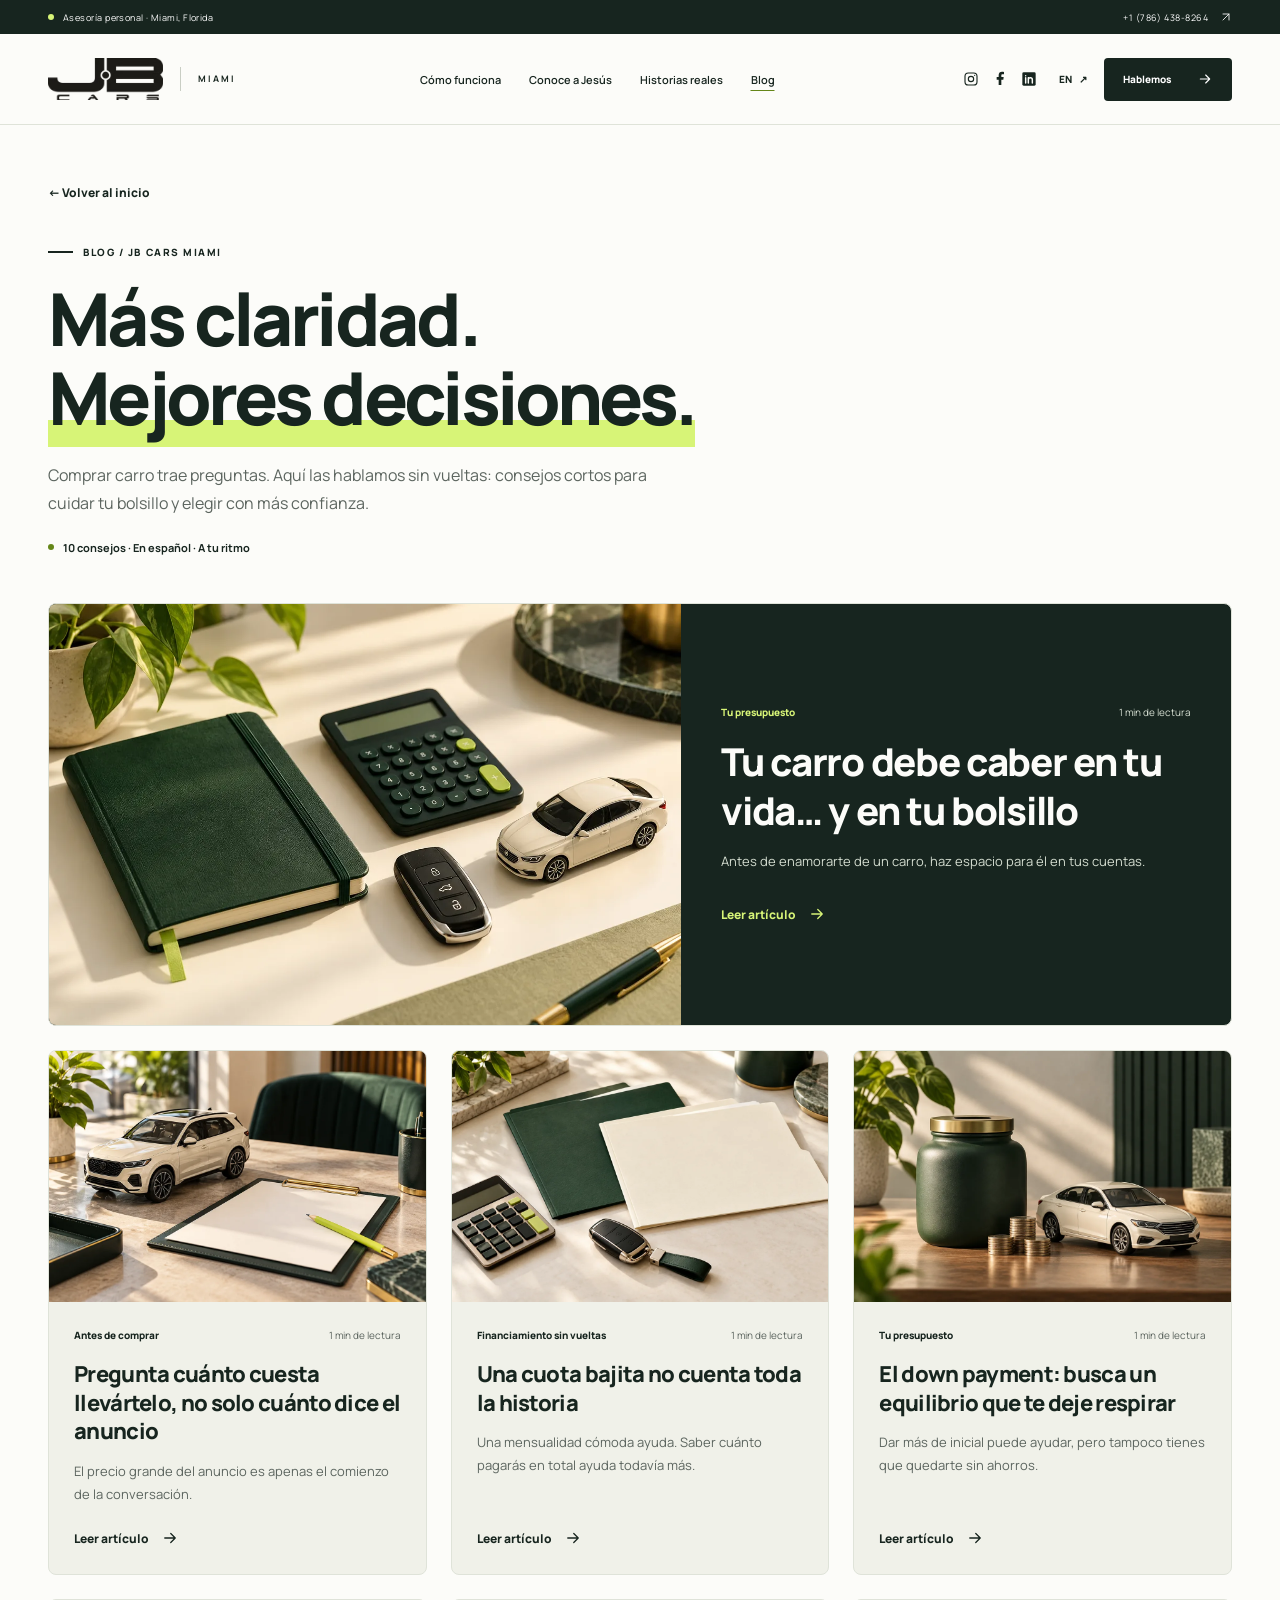
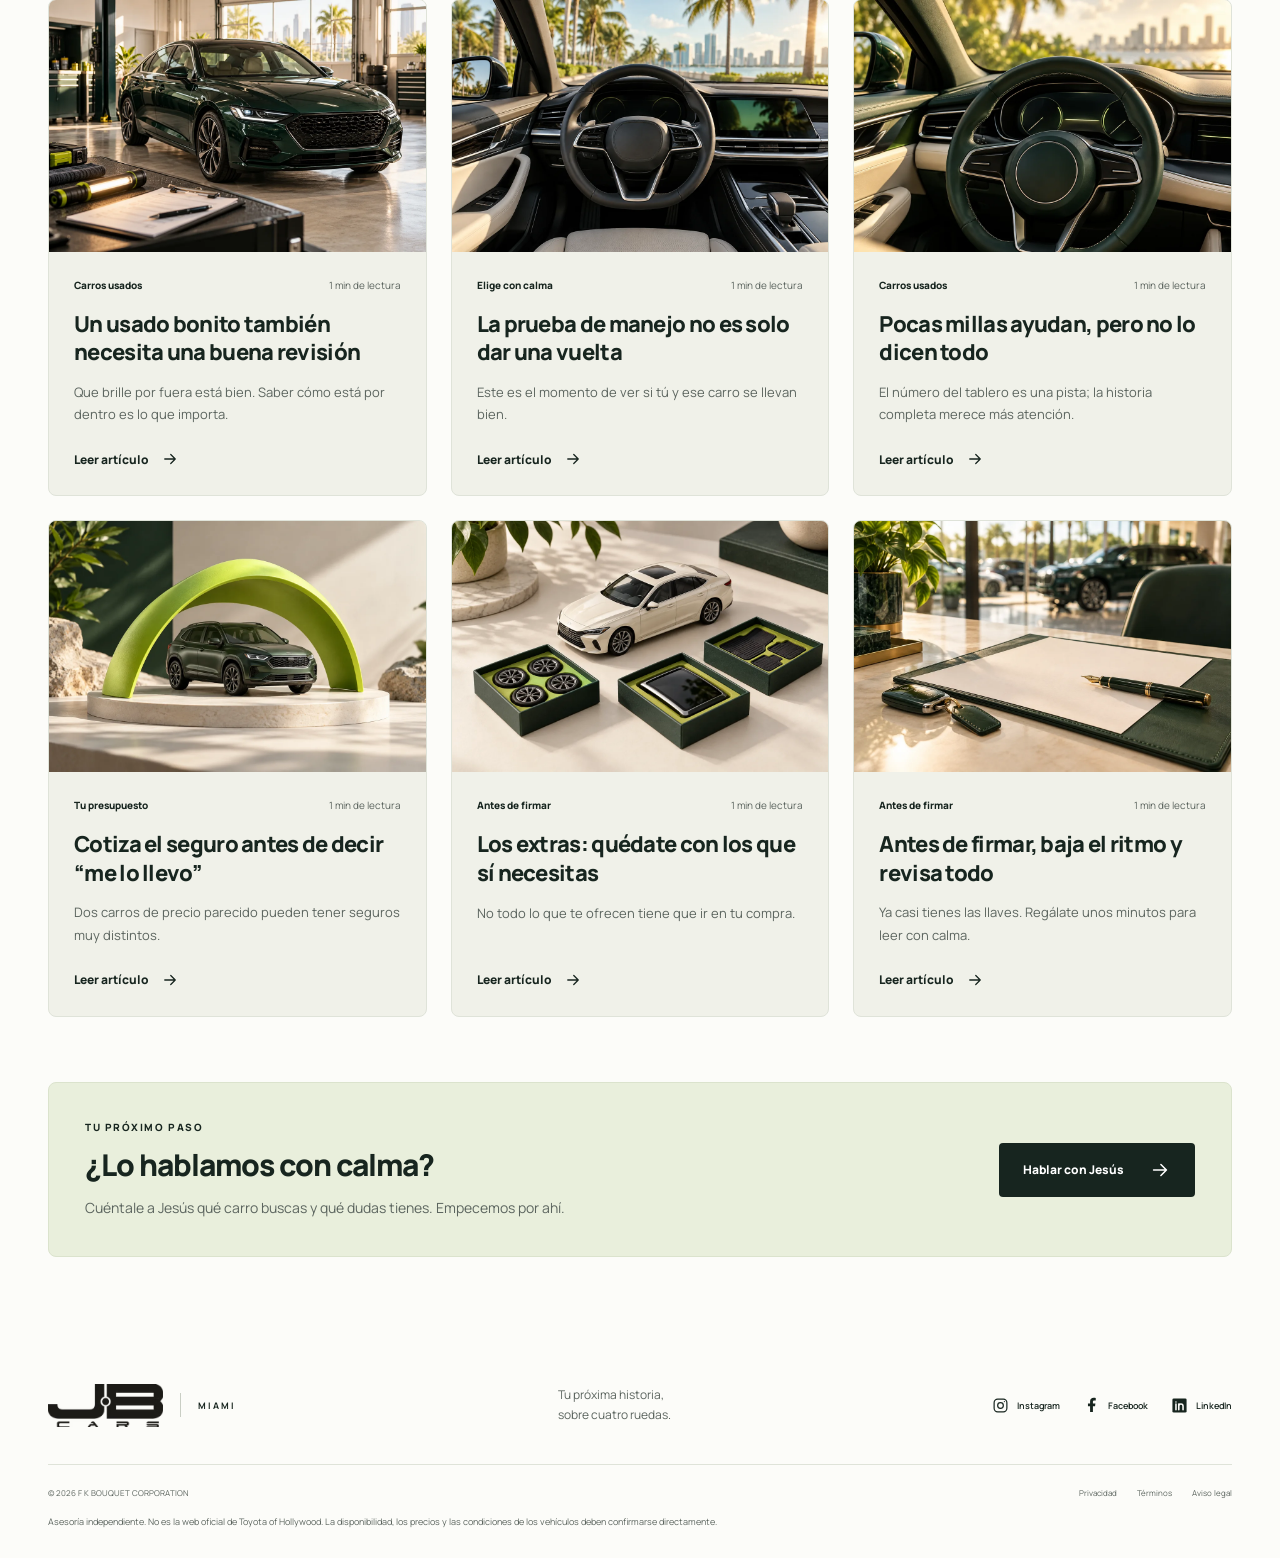
==== docs/blog/index.html @ da0a17f2 "Agregar blog con diez consejos e imágenes corporativas" ====
<!DOCTYPE html>

<html lang="es">
<head>
<meta charset="utf-8"/>
<meta content="width=device-width, initial-scale=1" name="viewport"/>
<meta content="#17251f" name="theme-color"/>
<title>Blog: consejos para comprar carro | JB Cars Miami</title>
<meta content="10 consejos cortos para comprar carro en Miami: presupuesto, financiamiento, carros usados y qué revisar antes de firmar. En español, sin vueltas." name="description"/>
<link href="https://jbcarsadvisor-svg.github.io/jbcars-miami-web/blog/" rel="canonical"/>
<meta content="website" property="og:type"/>
<meta content="es_US" property="og:locale"/>

<meta content="Blog: consejos para comprar carro" property="og:title"/>
<meta content="10 consejos cortos para comprar carro en Miami: presupuesto, financiamiento, carros usados y qué revisar antes de firmar. En español, sin vueltas." property="og:description"/>
<meta content="https://jbcarsadvisor-svg.github.io/jbcars-miami-web/blog/" property="og:url"/>
<meta content="https://jbcarsadvisor-svg.github.io/jbcars-miami-web/assets/blog/presupuesto.webp" property="og:image"/>
<meta content="summary_large_image" name="twitter:card"/>
<link href="../favicon.svg" rel="icon" type="image/svg+xml"/>
<link as="font" crossorigin="" href="../assets/manrope-800.woff2" rel="preload" type="font/woff2"/>
<link href="../styles.css?v=20261009-4" rel="stylesheet"/>

<script type="application/ld+json">{"@context": "https://schema.org", "@graph": [{"@context": "https://schema.org", "@type": "Organization", "name": "JB Cars Miami", "legalName": "F K BOUQUET CORPORATION", "url": "https://jbcarsadvisor-svg.github.io/jbcars-miami-web/", "logo": "https://jbcarsadvisor-svg.github.io/jbcars-miami-web/assets/logo.png", "telephone": "+1-786-438-8264", "email": "jbcarsadvisor@gmail.com", "sameAs": ["https://www.instagram.com/jbcarsmiami/", "https://www.facebook.com/jbcarsmiami/", "https://www.jbcarsmiami.com/", "https://www.linkedin.com/in/jesus-bouquet-meinhardt-769883a0"], "@id": "https://jbcarsadvisor-svg.github.io/jbcars-miami-web/#organization"}, {"@type": "Person", "@id": "https://jbcarsadvisor-svg.github.io/jbcars-miami-web/#jesus", "name": "Jesús F. Bouquet Meinhardt", "worksFor": {"@id": "https://jbcarsadvisor-svg.github.io/jbcars-miami-web/#organization"}, "url": "https://jbcarsadvisor-svg.github.io/jbcars-miami-web/#jesus"}, {"@type": "WebSite", "@id": "https://jbcarsadvisor-svg.github.io/jbcars-miami-web/#website", "url": "https://jbcarsadvisor-svg.github.io/jbcars-miami-web/", "name": "JB Cars Miami", "publisher": {"@id": "https://jbcarsadvisor-svg.github.io/jbcars-miami-web/#organization"}, "inLanguage": ["es", "en"]}, {"@type": "Blog", "@id": "https://jbcarsadvisor-svg.github.io/jbcars-miami-web/blog/#blog", "url": "https://jbcarsadvisor-svg.github.io/jbcars-miami-web/blog/", "name": "Blog: consejos para comprar carro", "description": "10 consejos cortos para comprar carro en Miami: presupuesto, financiamiento, carros usados y qué revisar antes de firmar. En español, sin vueltas.", "inLanguage": "es", "publisher": {"@id": "https://jbcarsadvisor-svg.github.io/jbcars-miami-web/#organization"}, "isPartOf": {"@id": "https://jbcarsadvisor-svg.github.io/jbcars-miami-web/#website"}}]}</script>
<link href="../blog.css?v=20261009-1" rel="stylesheet"/><script defer="" src="../blog.js?v=20261009-1"></script></head>
<body class="blog-page">
<svg aria-hidden="true" class="icon-library" xmlns="http://www.w3.org/2000/svg"><symbol id="arrow" viewbox="0 0 24 24"><path d="M5 12h14M13 6l6 6-6 6"></path></symbol><symbol id="diagonal" viewbox="0 0 24 24"><path d="M6 18 18 6M6 6h12v12"></path></symbol><symbol id="check" viewbox="0 0 24 24"><path d="m5 12 4 4L19 6"></path></symbol><symbol id="phone" viewbox="0 0 24 24"><path d="m7 3-3 2c-2 7 8 17 15 15l2-3-5-4-2 2-5-5 2-2-4-5Z"></path></symbol><symbol id="chat" viewbox="0 0 24 24"><path d="M21 11a9 9 0 0 1-13 8l-5 2 2-5A9 9 0 1 1 21 11Z"></path><path d="M8 10h8M8 14h5"></path></symbol><symbol id="car" viewbox="0 0 24 24"><path d="m3 10 3-6h12l3 6v9h-3v-3H6v3H3v-9Zm0 0h18M6 13h2m8 0h2"></path></symbol><symbol id="pin" viewbox="0 0 24 24"><path d="M19 9c0 6-7 12-7 12S5 15 5 9a7 7 0 1 1 14 0Z"></path><circle cx="12" cy="9" r="2"></circle></symbol><symbol id="instagram" viewbox="0 0 24 24"><rect height="18" rx="5" width="18" x="3" y="3"></rect><circle cx="12" cy="12" r="4"></circle><circle cx="17.5" cy="6.5" fill="currentColor" r=".9" stroke="none"></circle></symbol><symbol id="facebook" viewbox="0 0 24 24"><path d="M14 21v-8h3l.5-4H14V7c0-1.2.4-2 2-2h2V1.4c-.8-.2-2-.4-3-.4-3 0-5 1.8-5 5v3H7v4h3v8Z" fill="currentColor" stroke="none"></path></symbol><symbol id="linkedin" viewbox="0 0 24 24"><rect fill="currentColor" height="20" rx="2" stroke="none" width="20" x="2" y="2"></rect><path d="M7 10v8m0-11v.1M11 18v-8m0 3c0-4 6-4 6 0v5" fill="none" stroke="var(--paper)" stroke-width="2.2"></path></symbol><symbol id="whatsapp" viewbox="0 0 24 24"><path d="M21 11.5a9 9 0 0 1-13 8L3 21l1.5-5A9 9 0 1 1 21 11.5Z"></path><path d="M8 7c0 5 4 8 8 8l1-2-3-1-1 1-3-3 1-1-1-2Z" fill="currentColor" stroke-width=".8"></path></symbol></svg>
<a class="skip-link" data-i18n="skip" href="#main">Ir al contenido</a>
<div class="topline"><div class="container"><span><span class="live-dot"></span><span data-i18n="top">Asesoría personal · Miami, Florida</span></span><a href="tel:+17864388264">+1 (786) 438-8264 <svg class="icon"><use href="#diagonal"></use></svg></a></div></div>
<header class="header" id="header">
<div class="container header-inner">
<a aria-label="JB Cars Miami — Inicio" class="brand" href="../#inicio"><img alt="JB Cars Miami" height="54" src="../assets/logo.webp" width="147"/><span class="brand-divider"></span><span class="brand-city">MIAMI</span></a>
<nav aria-label="Navegación principal" class="desktop-nav"><a data-i18n="navProcess" href="../#como-funciona">Cómo funciona</a><a data-i18n="navJesus" href="../#jesus">Conoce a Jesús</a><a data-i18n="navStories" href="../#historias">Historias reales</a><a aria-current="page" data-i18n="navBlog" href="./">Blog</a></nav>
<div class="header-actions"><div class="header-social"><a aria-label="Instagram — JB Cars Miami" href="https://www.instagram.com/jbcarsmiami/" rel="noopener noreferrer" target="_blank"><svg aria-hidden="true" class="icon social-icon"><use href="#instagram"></use></svg></a><a aria-label="Facebook — JB Cars Miami" href="https://www.facebook.com/jbcarsmiami/" rel="noopener noreferrer" target="_blank"><svg aria-hidden="true" class="icon social-icon"><use href="#facebook"></use></svg></a><a aria-label="LinkedIn — JB Cars Miami" href="https://www.linkedin.com/in/jesus-bouquet-meinhardt-769883a0" rel="noopener noreferrer" target="_blank"><svg aria-hidden="true" class="icon social-icon"><use href="#linkedin"></use></svg></a></div><a aria-label="EN — Read this website in English" class="language-switch" href="../en/" hreflang="en" id="language-switch" lang="en">EN <span aria-hidden="true">↗</span></a><a class="button button-dark header-cta" href="../#contacto"><span data-i18n="talk">Hablemos</span><svg class="icon"><use href="#arrow"></use></svg></a><button aria-controls="mobile-nav" aria-expanded="false" aria-label="Abrir menú" class="menu-toggle" id="menu-toggle" type="button"><span></span><span></span></button></div>
</div>
<nav aria-label="Navegación móvil" class="mobile-nav" hidden="" id="mobile-nav"><a data-i18n="navProcess" href="../#como-funciona">Cómo funciona</a><a data-i18n="navJesus" href="../#jesus">Conoce a Jesús</a><a data-i18n="navStories" href="../#historias">Historias reales</a><a aria-current="page" data-i18n="navBlog" href="./">Blog</a><a data-i18n="talk" href="../#contacto">Hablemos</a></nav>
</header>
<main id="main"><div class="container blog-container"><section class="blog-intro"><a class="text-link blog-back" href="../">← Volver al inicio</a><div class="eyebrow"><span class="small-line"></span>BLOG / JB CARS MIAMI</div><h1>Más claridad.<br/><span>Mejores decisiones.</span></h1><p>Comprar carro trae preguntas. Aquí las hablamos sin vueltas: consejos cortos para cuidar tu bolsillo y elegir con más confianza.</p><div class="blog-intro-note"><span class="live-dot"></span>10 consejos · En español · A tu ritmo</div></section><article class="blog-card blog-card-featured">
<a aria-hidden="true" class="blog-card-image" href="presupuesto.html" tabindex="-1"><img alt="Calculadora, libreta verde y un carro en miniatura sobre un escritorio claro" fetchpriority="high" height="800" loading="eager" src="../assets/blog/presupuesto.webp" width="1200"/></a>
<div class="blog-card-copy"><div class="blog-meta"><span>Tu presupuesto</span><span>1 min de lectura</span></div>
<h2><a href="presupuesto.html">Tu carro debe caber en tu vida… y en tu bolsillo</a></h2><p>Antes de enamorarte de un carro, haz espacio para él en tus cuentas.</p>
<a aria-label="Leer: Tu carro debe caber en tu vida… y en tu bolsillo" class="text-link blog-read" href="presupuesto.html">Leer artículo <svg aria-hidden="true" class="icon"><use href="#arrow"></use></svg></a></div></article><section aria-label="Consejos para comprar carro" class="blog-grid"><article class="blog-card">
<a aria-hidden="true" class="blog-card-image" href="precio-final.html" tabindex="-1"><img alt="Carro en miniatura junto a una cotización y un lápiz verde lima" height="800" loading="lazy" src="../assets/blog/precio-final.webp" width="1200"/></a>
<div class="blog-card-copy"><div class="blog-meta"><span>Antes de comprar</span><span>1 min de lectura</span></div>
<h2><a href="precio-final.html">Pregunta cuánto cuesta llevártelo, no solo cuánto dice el anuncio</a></h2><p>El precio grande del anuncio es apenas el comienzo de la conversación.</p>
<a aria-label="Leer: Pregunta cuánto cuesta llevártelo, no solo cuánto dice el anuncio" class="text-link blog-read" href="precio-final.html">Leer artículo <svg aria-hidden="true" class="icon"><use href="#arrow"></use></svg></a></div></article><article class="blog-card">
<a aria-hidden="true" class="blog-card-image" href="financiamiento.html" tabindex="-1"><img alt="Dos carpetas de documentos, una calculadora y una llave de carro" height="800" loading="lazy" src="../assets/blog/financiamiento.webp" width="1200"/></a>
<div class="blog-card-copy"><div class="blog-meta"><span>Financiamiento sin vueltas</span><span>1 min de lectura</span></div>
<h2><a href="financiamiento.html">Una cuota bajita no cuenta toda la historia</a></h2><p>Una mensualidad cómoda ayuda. Saber cuánto pagarás en total ayuda todavía más.</p>
<a aria-label="Leer: Una cuota bajita no cuenta toda la historia" class="text-link blog-read" href="financiamiento.html">Leer artículo <svg aria-hidden="true" class="icon"><use href="#arrow"></use></svg></a></div></article><article class="blog-card">
<a aria-hidden="true" class="blog-card-image" href="down-payment.html" tabindex="-1"><img alt="Alcancía verde, monedas y un sedán en miniatura sobre una mesa clara" height="800" loading="lazy" src="../assets/blog/down-payment.webp" width="1200"/></a>
<div class="blog-card-copy"><div class="blog-meta"><span>Tu presupuesto</span><span>1 min de lectura</span></div>
<h2><a href="down-payment.html">El down payment: busca un equilibrio que te deje respirar</a></h2><p>Dar más de inicial puede ayudar, pero tampoco tienes que quedarte sin ahorros.</p>
<a aria-label="Leer: El down payment: busca un equilibrio que te deje respirar" class="text-link blog-read" href="down-payment.html">Leer artículo <svg aria-hidden="true" class="icon"><use href="#arrow"></use></svg></a></div></article><article class="blog-card">
<a aria-hidden="true" class="blog-card-image" href="carro-usado.html" tabindex="-1"><img alt="Sedán verde en un taller limpio preparado para una inspección" height="800" loading="lazy" src="../assets/blog/carro-usado.webp" width="1200"/></a>
<div class="blog-card-copy"><div class="blog-meta"><span>Carros usados</span><span>1 min de lectura</span></div>
<h2><a href="carro-usado.html">Un usado bonito también necesita una buena revisión</a></h2><p>Que brille por fuera está bien. Saber cómo está por dentro es lo que importa.</p>
<a aria-label="Leer: Un usado bonito también necesita una buena revisión" class="text-link blog-read" href="carro-usado.html">Leer artículo <svg aria-hidden="true" class="icon"><use href="#arrow"></use></svg></a></div></article><article class="blog-card">
<a aria-hidden="true" class="blog-card-image" href="prueba-manejo.html" tabindex="-1"><img alt="Volante e interior de un carro con una calle de Miami al fondo" height="800" loading="lazy" src="../assets/blog/prueba-manejo.webp" width="1200"/></a>
<div class="blog-card-copy"><div class="blog-meta"><span>Elige con calma</span><span>1 min de lectura</span></div>
<h2><a href="prueba-manejo.html">La prueba de manejo no es solo dar una vuelta</a></h2><p>Este es el momento de ver si tú y ese carro se llevan bien.</p>
<a aria-label="Leer: La prueba de manejo no es solo dar una vuelta" class="text-link blog-read" href="prueba-manejo.html">Leer artículo <svg aria-hidden="true" class="icon"><use href="#arrow"></use></svg></a></div></article><article class="blog-card">
<a aria-hidden="true" class="blog-card-image" href="millas.html" tabindex="-1"><img alt="Detalle del tablero y volante de un carro con tapicería clara" height="800" loading="lazy" src="../assets/blog/millas.webp" width="1200"/></a>
<div class="blog-card-copy"><div class="blog-meta"><span>Carros usados</span><span>1 min de lectura</span></div>
<h2><a href="millas.html">Pocas millas ayudan, pero no lo dicen todo</a></h2><p>El número del tablero es una pista; la historia completa merece más atención.</p>
<a aria-label="Leer: Pocas millas ayudan, pero no lo dicen todo" class="text-link blog-read" href="millas.html">Leer artículo <svg aria-hidden="true" class="icon"><use href="#arrow"></use></svg></a></div></article><article class="blog-card">
<a aria-hidden="true" class="blog-card-image" href="seguro.html" tabindex="-1"><img alt="Arco protector verde lima sobre un carro en miniatura verde oscuro" height="800" loading="lazy" src="../assets/blog/seguro.webp" width="1200"/></a>
<div class="blog-card-copy"><div class="blog-meta"><span>Tu presupuesto</span><span>1 min de lectura</span></div>
<h2><a href="seguro.html">Cotiza el seguro antes de decir “me lo llevo”</a></h2><p>Dos carros de precio parecido pueden tener seguros muy distintos.</p>
<a aria-label="Leer: Cotiza el seguro antes de decir “me lo llevo”" class="text-link blog-read" href="seguro.html">Leer artículo <svg aria-hidden="true" class="icon"><use href="#arrow"></use></svg></a></div></article><article class="blog-card">
<a aria-hidden="true" class="blog-card-image" href="extras.html" tabindex="-1"><img alt="Carro claro en miniatura junto a tres cajas de accesorios verdes" height="800" loading="lazy" src="../assets/blog/extras.webp" width="1200"/></a>
<div class="blog-card-copy"><div class="blog-meta"><span>Antes de firmar</span><span>1 min de lectura</span></div>
<h2><a href="extras.html">Los extras: quédate con los que sí necesitas</a></h2><p>No todo lo que te ofrecen tiene que ir en tu compra.</p>
<a aria-label="Leer: Los extras: quédate con los que sí necesitas" class="text-link blog-read" href="extras.html">Leer artículo <svg aria-hidden="true" class="icon"><use href="#arrow"></use></svg></a></div></article><article class="blog-card">
<a aria-hidden="true" class="blog-card-image" href="antes-firmar.html" tabindex="-1"><img alt="Pluma, contrato y llave de carro sobre un escritorio color crema" height="800" loading="lazy" src="../assets/blog/antes-firmar.webp" width="1200"/></a>
<div class="blog-card-copy"><div class="blog-meta"><span>Antes de firmar</span><span>1 min de lectura</span></div>
<h2><a href="antes-firmar.html">Antes de firmar, baja el ritmo y revisa todo</a></h2><p>Ya casi tienes las llaves. Regálate unos minutos para leer con calma.</p>
<a aria-label="Leer: Antes de firmar, baja el ritmo y revisa todo" class="text-link blog-read" href="antes-firmar.html">Leer artículo <svg aria-hidden="true" class="icon"><use href="#arrow"></use></svg></a></div></article></section><aside class="blog-cta"><div><span class="eyebrow">TU PRÓXIMO PASO</span><h2>¿Lo hablamos con calma?</h2><p>Cuéntale a Jesús qué carro buscas y qué dudas tienes. Empecemos por ahí.</p></div><a class="button button-dark" href="../#contacto">Hablar con Jesús <svg aria-hidden="true" class="icon"><use href="#arrow"></use></svg></a></aside></div></main>
<footer class="footer"><div class="container"><div class="footer-main"><a aria-label="JB Cars Miami — Inicio" class="brand" href="../#inicio"><img alt="JB Cars Miami" height="54" src="../assets/logo.webp" width="147"/><span class="brand-divider"></span><span class="brand-city">MIAMI</span></a><p data-i18n="footerDesc">Tu próxima historia,<br/>sobre cuatro ruedas.</p><div class="footer-social"><a href="https://www.instagram.com/jbcarsmiami/" rel="noopener noreferrer" target="_blank"><svg aria-hidden="true" class="icon social-icon"><use href="#instagram"></use></svg><span>Instagram</span></a><a href="https://www.facebook.com/jbcarsmiami/" rel="noopener noreferrer" target="_blank"><svg aria-hidden="true" class="icon social-icon"><use href="#facebook"></use></svg><span>Facebook</span></a><a href="https://www.linkedin.com/in/jesus-bouquet-meinhardt-769883a0" rel="noopener noreferrer" target="_blank"><svg aria-hidden="true" class="icon social-icon"><use href="#linkedin"></use></svg><span>LinkedIn</span></a></div></div><div class="footer-bottom"><span>© <span id="year">2026</span> F K BOUQUET CORPORATION</span><div><a data-i18n="privacy" href="https://www.jbcarsmiami.com/blank" rel="noopener noreferrer" target="_blank">Privacidad</a><a data-i18n="terms" href="https://www.jbcarsmiami.com/blank-1" rel="noopener noreferrer" target="_blank">Términos</a><a data-i18n="disclaimer" href="https://www.jbcarsmiami.com/blank-2" rel="noopener noreferrer" target="_blank">Aviso legal</a></div></div><p class="footer-disclaimer" data-i18n="independent">Asesoría independiente. No es la web oficial de Toyota of Hollywood. La disponibilidad, los precios y las condiciones de los vehículos deben confirmarse directamente.</p></div></footer>
<div class="mobile-contact"><a href="tel:+17864388264"><svg class="icon"><use href="#phone"></use></svg><span data-i18n="call">Llamar</span></a><a href="../#contacto"><span data-i18n="find">Encontrar mi carro</span><svg class="icon"><use href="#arrow"></use></svg></a></div>
<div aria-live="polite" class="sr-only" id="status" role="status"></div>
</body>
</html>
---- docs/styles.css ----
@font-face{font-family:Manrope;src:url('assets/manrope-400.woff2') format('woff2');font-weight:400;font-display:swap}@font-face{font-family:Manrope;src:url('assets/manrope-500.woff2') format('woff2');font-weight:500;font-display:swap}@font-face{font-family:Manrope;src:url('assets/manrope-600.woff2') format('woff2');font-weight:600;font-display:swap}@font-face{font-family:Manrope;src:url('assets/manrope-700.woff2') format('woff2');font-weight:700;font-display:swap}@font-face{font-family:Manrope;src:url('assets/manrope-800.woff2') format('woff2');font-weight:800;font-display:swap}
:root{--ink:#17251f;--muted:#5c655f;--paper:#fcfcf9;--cream:#f0f1e9;--lime:#d7f477;--line:#dfe3d9;--radius:8px}*{box-sizing:border-box}html{scroll-behavior:smooth;scroll-padding-top:112px}body{margin:0;background:var(--paper);color:var(--ink);font-family:Manrope,Arial,sans-serif;-webkit-font-smoothing:antialiased}button,input,select,textarea{font:inherit}button,a,input,select,textarea{-webkit-tap-highlight-color:transparent}button{cursor:pointer}a{color:inherit;text-decoration:none}img{display:block;max-width:100%;height:auto}svg{display:block}h1,h2,h3,p{margin:0}h2{font-size:clamp(32px,3.4vw,50px);font-weight:800;letter-spacing:-2px;line-height:1.13}h3{font-size:20px;font-weight:800;letter-spacing:-.65px;line-height:1.35}p{line-height:1.75}.container{width:min(1240px,calc(100% - 96px));margin-inline:auto}.section{padding-block:96px}.icon{width:22px;height:22px;flex-shrink:0;fill:none;stroke:currentColor;stroke-width:1.7;stroke-linecap:round;stroke-linejoin:round}.icon-library{position:absolute;width:0;height:0;overflow:hidden}.eyebrow{display:flex;align-items:center;gap:10px;font-size:10px;font-weight:800;letter-spacing:1.55px;line-height:1.6}.small-line{width:25px;height:2px;background:var(--ink)}.live-dot{display:inline-block;width:6px;height:6px;background:var(--lime);border-radius:50%;flex-shrink:0}.button{min-height:54px;display:inline-flex;align-items:center;justify-content:center;gap:25px;padding:16px 24px;border:0;border-radius:4px;font-size:12px;font-weight:800;transition:background .2s,transform .2s,box-shadow .2s}.button-dark{color:white;background:var(--ink)}.button-dark:hover{background:#314f3e;box-shadow:0 6px 20px #17251f18;transform:translateY(-2px)}.text-link{display:inline-flex;align-items:center;gap:12px;font-size:12px;font-weight:800;border:0;background:none;padding:0}.text-link:hover{color:#4b6523}.text-link .icon{width:18px;height:18px}.skip-link{position:fixed;top:8px;left:8px;background:var(--lime);padding:14px;z-index:100;transform:translateY(-200%)}.skip-link:focus{transform:none}:focus-visible{outline:3px solid #648618;outline-offset:5px}.topline{height:34px;background:var(--ink);color:white;font-size:9px;letter-spacing:.45px}.topline .container{height:100%;display:flex;justify-content:space-between;align-items:center}.topline span{display:inline-flex;align-items:center;gap:9px}.topline a{display:flex;align-items:center;gap:12px}.topline .icon{width:12px;height:12px}.header{position:sticky;top:0;z-index:40;background:#fcfcf9f7;border-bottom:1px solid var(--line);backdrop-filter:blur(15px)}.header-inner{min-height:90px;display:flex;align-items:center;justify-content:space-between;gap:25px}.brand{display:flex;align-items:center;gap:17px;flex-shrink:0}.brand img{width:115px;height:auto}.brand-divider{height:24px;width:1px;background:#c9cec4}.brand-city{font-size:9px;font-weight:700;letter-spacing:2px}.desktop-nav{display:flex;gap:28px;font-size:11px;font-weight:600}.desktop-nav a:hover{text-decoration:underline;text-underline-offset:6px}.header-actions{display:flex;align-items:center;gap:24px}.language-switch{font-size:10px;font-weight:800;border:0;background:none;padding:10px 0}.language-switch span{padding-left:5px}.header-cta{min-height:43px;padding:12px 19px;gap:26px;font-size:10px}.header-cta .icon{width:16px;height:16px}.menu-toggle,.mobile-nav{display:none}.hero{display:grid;grid-template-columns:1fr 1fr;gap:64px;padding-block:60px 64px;align-items:center}.hero-copy{padding-block:14px}.hero h1{margin-top:25px;font-size:clamp(56px,6.1vw,85px);font-weight:800;letter-spacing:-5.4px;line-height:1.04}.hero-accent{position:relative;display:inline-block;z-index:1}.hero-accent:after{content:'';position:absolute;bottom:5px;left:-4px;right:-8px;height:22%;z-index:-1;background:var(--lime);transform:rotate(-1.3deg)}.hero-description{font-size:13px;max-width:360px;color:var(--muted);margin-top:28px;line-height:1.85}.hero-buttons{display:flex;align-items:center;gap:24px;margin-top:31px}.hero-footnote{display:flex;align-items:center;gap:8px;font-size:9px;color:var(--muted);margin-top:23px}.check-circle{display:grid;place-items:center;width:17px;height:17px;background:#e9eee1;border-radius:50%}.check-circle .icon{width:11px;height:11px}.hero-visual{position:relative;min-width:0}.hero-photo{height:530px;width:100%;object-fit:cover;object-position:40% center;border-radius:7px;background:#cbd1cc}.photo-label{position:absolute;top:21px;left:22px;right:22px;z-index:2;display:flex;align-items:center;gap:8px;font-size:8px;letter-spacing:1.3px;color:white;text-shadow:0 1px 5px #000}.photo-label>span:last-child{margin-left:auto}.hero-visual:before{content:'';position:absolute;inset:0 0 24px;border-radius:7px;background:linear-gradient(0deg,#0c191bcc,transparent 48%);pointer-events:none}.hero-name{position:absolute;left:27px;bottom:53px;display:flex;flex-direction:column;color:white;gap:7px}.hero-name>span:first-child{font-size:8px;letter-spacing:2px;color:#e1e8dd}.hero-name strong{font-size:30px;letter-spacing:-1.4px}.hero-name>span:last-child{font-size:10px;color:#e1e8dd}.hero-sticker{position:absolute;right:-20px;bottom:133px;display:flex;align-items:center;gap:13px;background:var(--lime);padding:17px 20px;border-radius:5px;transform:rotate(-5deg);box-shadow:0 8px 30px #0002;font-size:12px;font-weight:800;line-height:1.5}.hero-sticker .icon{width:25px;height:25px}.sticker-arrow{font-size:26px;margin-left:4px}.image-caption{display:flex;justify-content:space-between;padding-top:12px;font-size:7px;letter-spacing:1.35px;font-weight:700;color:var(--muted)}.trust-strip{border-top:1px solid var(--line);border-bottom:1px solid var(--line);background:var(--cream)}.trust-strip .container{display:grid;grid-template-columns:repeat(4,1fr);padding-block:25px}.trust-strip .container>div{display:flex;gap:10px;align-items:center;justify-content:center;border-right:1px solid #d1d7c9;font-size:10px;font-weight:700}.trust-strip .container>div:first-child{justify-content:flex-start}.trust-strip .container>div:last-child{border:0;justify-content:flex-end}.trust-strip .icon{width:18px;height:18px}.language-mark{font-size:9px;border:1px solid #a0ab91;padding:3px 5px}.section-heading{display:flex;align-items:flex-end;justify-content:space-between;gap:60px;margin-bottom:38px}.section-heading h2{margin-top:16px}.section-heading>p{max-width:315px;color:var(--muted);font-size:12px;line-height:1.9}.vehicle-grid{display:grid;grid-template-columns:repeat(3,1fr);gap:17px}.vehicle-card{text-align:left;background:#f2f3ed;border:1px solid #e8ebe0;border-radius:6px;padding:25px 24px 24px;color:var(--ink);transition:background .2s,transform .25s,border-color .2s}.vehicle-card:hover{background:#e9f2d8;border-color:#a5be75;transform:translateY(-5px)}.card-index{font-size:8px;font-weight:700;letter-spacing:1.4px}.car-drawing{padding-block:16px 24px}.car-drawing svg{width:100%;height:auto}.car-body{fill:#c4cec5;stroke:#6d8174;stroke-width:1.7;stroke-linejoin:round}.car-glass{fill:#516359;stroke:#516359}.car-wheel{fill:#263a2f}.car-rim{fill:#c5d0c7;stroke:#657b6d;stroke-width:3}.car-detail{fill:none;stroke:#f6f7f0;stroke-width:2}.car-shadow{fill:#dbe0d5}.vehicle-bottom{display:flex;align-items:center;justify-content:space-between;gap:8px}.vehicle-bottom h3{font-size:17px}.vehicle-bottom p{font-size:9px;color:var(--muted);margin-top:8px}.round-arrow{width:34px;height:34px;border-radius:50%;background:white;display:grid;place-items:center}.round-arrow .icon{width:17px;height:17px}.section-note{font-size:9px;color:var(--muted);margin-top:19px}.process-section{background:var(--ink);color:white}.process-section .eyebrow{color:var(--lime)}.process-section .text-link:hover{color:var(--lime)}.process-grid{display:grid;grid-template-columns:repeat(3,1fr);gap:48px;margin-top:50px}.process-grid article{border-top:1px solid #536256;padding-top:25px;position:relative}.step-number{display:block;color:var(--lime);font-size:12px;font-weight:700;margin-bottom:32px}.process-grid p{font-size:12px;line-height:1.9;color:#c0c9bf;margin-top:15px;max-width:300px}.process-grid h3{font-size:19px}.about{display:grid;grid-template-columns:1fr 1fr;gap:88px;align-items:center}.about-visual{position:relative}.about-visual>img{height:445px;object-fit:cover;object-position:61% center;border-radius:6px}.about-quote{position:absolute;left:24px;right:24px;bottom:45px;background:var(--cream);padding:20px 24px;display:flex;align-items:center;gap:20px;border-radius:3px}.about-quote>span{font-family:Georgia,serif;font-size:60px;color:#6b842d;height:50px}.about-quote p{font-size:17px;font-weight:800;line-height:1.5;letter-spacing:-.5px}.about-copy h2{margin-top:17px;margin-bottom:25px}.about-copy .about-intro{font-size:15px;line-height:1.85;color:var(--ink);font-weight:600}.about-copy>p{font-size:12px;color:var(--muted);margin-top:18px;line-height:1.95}.signature{display:flex;flex-direction:column;font-family:Georgia,serif;font-style:italic;font-size:30px;letter-spacing:-1.3px;margin-block:29px}.signature span{font-family:Manrope,Arial,sans-serif;font-style:normal;font-size:7px;font-weight:800;letter-spacing:2px;margin-top:8px}.press-section{border-top:1px solid var(--line);padding-block:29px 42px}.press-intro{display:flex;justify-content:space-between;align-items:center}.press-intro>span:last-child{font-size:9px;color:var(--muted)}.press-logos{display:grid;grid-template-columns:repeat(4,1fr);align-items:center;margin-top:20px;gap:40px}.press-logos a{display:flex;align-items:center;justify-content:center;height:74px;border-radius:4px}.press-logos img{max-height:65px;width:130px;object-fit:contain;filter:grayscale(1);opacity:.72;transition:filter .2s,opacity .2s}.press-logos a:hover img{filter:none;opacity:1}.stories-section{background:var(--cream);border-top:1px solid var(--line)}.stories-grid{display:grid;grid-template-columns:.9fr 1fr 1fr;gap:18px}.story-card{border-radius:5px;overflow:hidden;min-width:0}.story-feature{position:relative;background:#ddd}.story-feature>img{width:100%;height:325px;object-fit:cover;object-position:center 36%}.story-feature:after{content:'';position:absolute;inset:60% 0 0;background:linear-gradient(transparent,#17251fc4);pointer-events:none}.story-photo-caption{position:absolute;bottom:18px;left:20px;right:18px;display:flex;align-items:center;justify-content:space-between;color:white;z-index:2;font-size:8px;letter-spacing:1.4px;font-weight:800}.story-photo-caption a{padding:6px}.testimonial{background:var(--paper);padding:27px;display:flex;flex-direction:column}.quote-mark{font-family:Georgia,serif;font-size:64px;line-height:.8;color:#879d47;display:block;height:48px}.testimonial blockquote{font-size:14px;line-height:1.95;font-weight:600;margin:8px 0 25px;letter-spacing:-.25px}.testimonial-person{display:flex;align-items:center;gap:12px;margin-top:auto}.avatar{display:grid;place-items:center;width:36px;height:36px;flex-shrink:0;border-radius:50%;background:#eaf0df;font-size:10px;font-weight:800}.testimonial-person>div{display:flex;flex-direction:column;gap:5px}.testimonial-person strong{font-size:10px}.testimonial-person>div>span{font-size:7px;color:var(--muted)}.testimonial-note{font-size:7px;color:var(--muted);margin-top:17px;line-height:1.6}.stories-source{margin-top:25px;font-size:10px}.faq-section{display:grid;grid-template-columns:1fr 1.5fr;gap:100px}.faq-heading h2{margin-top:17px}.faq-heading p{color:var(--muted);font-size:12px;margin-top:20px;max-width:270px}.faq-heading .text-link{margin-top:20px}.faq-list details{border-bottom:1px solid var(--line)}.faq-list details:first-child{border-top:1px solid var(--line)}.faq-list summary{list-style:none;display:flex;align-items:center;justify-content:space-between;gap:20px;cursor:pointer;font-size:12px;font-weight:700;padding:23px 0}.faq-list summary::-webkit-details-marker{display:none}.faq-plus{font-size:23px;font-weight:400;line-height:1;transition:transform .2s}.faq-list details[open] .faq-plus{transform:rotate(45deg)}.faq-list details p{font-size:12px;color:var(--muted);padding:0 35px 23px 0;line-height:1.85}.contact-section{background:#e9efdc;border-block:1px solid #dbe3cd}.contact-grid{display:grid;grid-template-columns:1fr 1.2fr;gap:100px;align-items:center}.contact-copy .live-dot{background:#628422}.contact-copy h2{font-size:clamp(40px,4vw,58px);margin-top:21px;letter-spacing:-2.8px}.contact-copy>p{font-size:13px;color:var(--muted);margin-top:23px;max-width:335px;line-height:1.9}.contact-person{display:flex;align-items:center;gap:14px;margin-top:35px}.contact-person img{width:49px;height:49px;object-fit:cover;object-position:center 15%;background:#d4dfc8;border-radius:50%;padding-top:4px}.contact-person>div{display:flex;flex-direction:column;gap:6px}.contact-person strong{font-size:12px}.contact-person span{font-size:9px;color:var(--muted)}.contact-phone{display:flex;align-items:center;gap:12px;font-size:19px;font-weight:700;margin-top:28px}.contact-phone .icon:last-child{width:16px;height:16px}.contact-email{display:inline-block;margin-top:11px;font-size:11px;color:var(--muted)}.form-panel{background:var(--paper);border:1px solid #dce3d3;border-radius:7px;padding:34px}.form-heading{margin-bottom:28px}.form-heading h3{font-size:24px;letter-spacing:-1px}.form-heading>span{display:block;margin-top:7px;font-size:9px;color:var(--muted)}.form-row{display:grid;grid-template-columns:1fr 1fr;gap:18px}label{display:block;font-size:10px;font-weight:700;margin-bottom:18px}label>span{display:block;margin-bottom:9px;line-height:1.65}.optional{font-weight:400;color:var(--muted)}input,select,textarea{width:100%;background:#f5f6f1;border:1px solid #dce1d5;border-radius:3px;padding:13px 12px;font-size:11px;line-height:1.5;color:var(--ink);min-height:45px}input::placeholder,textarea::placeholder{color:#6e756b}textarea{resize:vertical;min-height:90px}select{padding-right:23px}input:focus,select:focus,textarea:focus{border-color:#708936}.form-privacy{font-size:8px;line-height:1.85;color:var(--muted);margin-top:-4px}.form-submit{margin-top:22px;width:100%;justify-content:space-between}.form-explainer{font-size:8px;color:var(--muted);text-align:center;margin-top:12px;line-height:1.85}.message-panel h3{font-size:28px;margin-block:20px 13px}.message-panel>p:not(.form-explainer){font-size:12px;color:var(--muted)}.message-status{display:flex;gap:8px;align-items:center;font-size:10px;font-weight:700}.message-status .icon{background:var(--lime);border-radius:50%;padding:4px}.message-panel pre{font:11px/1.85 Manrope,Arial,sans-serif;padding:18px;background:#f0f2e9;border:1px solid var(--line);white-space:pre-wrap;overflow-wrap:anywhere;margin-block:24px;max-height:300px;overflow:auto}.message-panel>.button{display:flex;justify-content:space-between}.message-actions{display:flex;justify-content:space-between;margin-top:19px}.message-actions .text-link{font-size:10px;text-decoration:underline;text-underline-offset:4px}.noscript-note{font-size:11px;margin-top:20px}.closing-strip{background:var(--ink);color:var(--lime);font-size:12px;font-weight:700}.closing-strip .container{display:flex;align-items:center;justify-content:space-between;gap:30px;padding-block:28px}.closing-strip a{font-size:8px;letter-spacing:1.5px;white-space:nowrap}.closing-strip a span{margin-left:25px;font-size:16px}.footer{padding-block:47px 28px}.footer-main{display:flex;justify-content:space-between;align-items:center;gap:40px;padding-bottom:37px}.footer-main>p{font-size:12px;color:var(--muted);line-height:1.7}.footer-social{display:flex;gap:23px}.footer-social a{display:flex;align-items:center;gap:8px;font-size:9px;font-weight:600}.footer-social .icon{width:14px;height:14px}.footer-bottom{border-top:1px solid var(--line);display:flex;justify-content:space-between;gap:30px;padding-top:22px;font-size:8px;color:var(--muted)}.footer-bottom>div{display:flex;gap:20px}.footer-bottom a:hover{text-decoration:underline}.footer-disclaimer{font-size:7px;line-height:1.85;color:var(--muted);margin-top:16px;max-width:870px}.mobile-contact{display:none}.sr-only{position:absolute;width:1px;height:1px;padding:0;margin:-1px;overflow:hidden;clip:rect(0,0,0,0);white-space:nowrap;border:0}[hidden]{display:none!important}
@media(min-width:1500px){.hero{padding-block:75px 80px}.hero-photo{height:565px}.hero h1{font-size:88px}}
@media(max-width:1100px){.container{width:calc(100% - 64px)}.hero{gap:40px}.hero h1{font-size:66px;letter-spacing:-4.3px}.hero-photo{height:485px}.desktop-nav{gap:18px;font-size:10px}.brand{gap:12px}.brand img{width:100px}.header-actions{gap:15px}.hero-buttons{gap:18px}.hero-buttons .button{padding:16px 18px;gap:18px;font-size:11px}.hero-buttons .text-link{font-size:10px}.about{gap:50px}.faq-section{gap:50px}.contact-grid{gap:50px}.form-panel{padding:27px}.vehicle-card{padding:21px 17px}.vehicle-bottom h3{font-size:15px}.section-heading{gap:35px}.process-grid{gap:32px}.trust-strip .container>div{font-size:8px}.testimonial{padding:22px}.testimonial blockquote{font-size:12px}.story-feature>img{height:330px}}
@media(max-width:850px){.desktop-nav{display:none}.header-inner{min-height:76px}.header-actions{gap:20px}.menu-toggle{display:flex;flex-direction:column;justify-content:center;gap:6px;width:33px;height:44px;padding:5px;border:0;background:none}.menu-toggle span{display:block;height:1.5px;width:23px;background:var(--ink);transition:transform .2s}.menu-toggle[aria-expanded=true] span:first-child{transform:translateY(3.75px) rotate(45deg)}.menu-toggle[aria-expanded=true] span:last-child{transform:translateY(-3.75px) rotate(-45deg)}.mobile-nav{display:flex;flex-direction:column;padding:10px 32px 22px;gap:0;border-top:1px solid var(--line)}.mobile-nav a{padding:14px 0;font-size:13px;font-weight:700;border-bottom:1px solid var(--line)}.hero{gap:32px}.hero h1{font-size:57px;letter-spacing:-3.9px}.hero-description{font-size:12px}.hero-buttons{flex-direction:column;align-items:flex-start;gap:17px}.hero-photo{height:475px}.hero-sticker{right:-10px;padding:13px 14px;font-size:10px;gap:8px;bottom:140px}.hero-footnote{font-size:8px}.hero-name{left:20px}.hero-name strong{font-size:25px}.section{padding-block:75px}.about{gap:35px}.about-visual>img{height:430px}.about-quote{left:15px;right:15px;padding:16px;gap:10px}.about-quote p{font-size:14px}.about-copy h2{font-size:36px}.process-grid{gap:25px}.process-grid h3{font-size:17px}.process-grid p{font-size:11px}.stories-grid{grid-template-columns:1fr 1fr}.story-feature{grid-row:span 2}.story-feature>img{height:100%;min-height:480px}.testimonial{min-height:260px}.contact-grid{gap:30px;grid-template-columns:.85fr 1.15fr}.contact-copy h2{font-size:39px;letter-spacing:-2px}.form-panel{padding:24px}.form-row{gap:12px}select,input,textarea{font-size:10px}.trust-strip .container{gap:20px;grid-template-columns:1fr 1fr}.trust-strip .container>div{border:0;justify-content:flex-start!important;font-size:10px}.section-heading>p{max-width:265px}.car-drawing{padding-block:18px}.vehicle-bottom{align-items:flex-start}.vehicle-bottom h3{font-size:14px}.round-arrow{width:27px;height:27px;flex-shrink:0}.vehicle-bottom p{font-size:8px}.faq-section{grid-template-columns:1fr 1.25fr;gap:35px}.footer-main{gap:25px}.footer-social{gap:16px}}
@media(max-width:760px){html{scroll-padding-top:90px}.container{width:calc(100% - 40px)}.topline{height:30px;font-size:8px}.header-inner{min-height:72px;gap:10px}.header-cta{display:none}.brand img{width:102px}.brand-city{font-size:8px}.brand-divider{height:22px}.header-actions{gap:20px}.hero{display:flex;flex-direction:column;gap:34px;padding-block:37px 35px;align-items:stretch}.hero-copy{padding:0}.hero .eyebrow{font-size:8px;letter-spacing:1.15px}.hero h1{font-size:clamp(58px,11.5vw,83px);letter-spacing:-4.4px;margin-top:20px}.hero-description{font-size:13px;line-height:1.85;margin-top:22px;max-width:440px}.hero-buttons{flex-direction:row;align-items:center;gap:20px;margin-top:26px}.hero-buttons .button{font-size:11px;padding:16px 20px;gap:20px}.hero-buttons .text-link{font-size:10px}.hero-footnote{font-size:8px;margin-top:18px}.hero-photo{height:420px;object-position:39% center}.hero-sticker{right:12px;bottom:129px;padding:15px;transform:rotate(-4deg);font-size:11px}.hero-name{left:22px;bottom:48px}.hero-name strong{font-size:28px}.photo-label{top:18px;left:20px;right:20px}.trust-strip .container{padding-block:22px;gap:19px 15px}.trust-strip .container>div{font-size:8px;gap:8px}.trust-strip .icon{width:17px;height:17px}.language-mark{font-size:8px}.section{padding-block:59px}h2{font-size:35px;letter-spacing:-1.7px;line-height:1.15}.eyebrow{font-size:8px;letter-spacing:1.3px}.section-heading{display:block;margin-bottom:29px}.section-heading>p{max-width:440px;margin-top:19px;font-size:12px}.section-heading h2{margin-top:12px}.vehicle-grid{grid-template-columns:1fr;gap:12px}.vehicle-card{padding:20px 22px;display:grid;grid-template-columns:1fr 1fr;align-items:center;column-gap:15px}.card-index{grid-column:1;font-size:7px}.car-drawing{grid-column:2;grid-row:1/span 2;padding:0}.vehicle-bottom{grid-column:1;grid-row:2;align-items:center;margin-top:16px}.vehicle-bottom h3{font-size:16px}.vehicle-bottom p{font-size:9px;line-height:1.7;margin-top:6px}.round-arrow{display:none}.section-note{font-size:8px;line-height:1.85;margin-top:15px}.process-section .section-heading .text-link{margin-top:24px}.process-grid{grid-template-columns:1fr;gap:27px;margin-top:32px}.process-grid article{display:grid;grid-template-columns:35px 1fr;gap:8px 16px;padding-top:22px}.step-number{margin:0;grid-column:1;grid-row:1/span 2;padding-top:4px;font-size:11px}.process-grid h3{font-size:19px;grid-column:2}.process-grid p{font-size:12px;margin:0;max-width:none;grid-column:2}.about{grid-template-columns:1fr;gap:35px}.about-visual>img{height:350px;object-position:63% center}.about-quote{left:19px;right:19px;bottom:45px;padding:17px 20px;gap:20px}.about-quote p{font-size:17px}.about-copy h2{font-size:37px;margin-bottom:21px}.about-copy .about-intro{font-size:14px}.about-copy>p{font-size:12px}.signature{margin-block:24px}.press-section{padding-block:25px 28px}.press-intro{gap:15px}.press-intro>span:last-child{font-size:7px}.press-logos{gap:16px;margin-top:12px}.press-logos a{height:53px}.press-logos img{max-height:52px;width:100%}.stories-grid{grid-template-columns:1fr;gap:14px}.story-feature{grid-row:auto;height:320px}.story-feature>img{min-height:0;height:320px;object-position:center 37%}.testimonial{min-height:0;padding:25px}.testimonial blockquote{font-size:15px;line-height:1.85;margin-top:10px;margin-bottom:25px}.testimonial-person strong{font-size:11px}.testimonial-person>div>span{font-size:8px}.testimonial-note{font-size:8px}.stories-source{font-size:10px}.faq-section{grid-template-columns:1fr;gap:29px}.faq-heading h2{margin-top:12px}.faq-heading p{max-width:350px;margin-top:15px}.faq-heading .text-link{margin-top:15px}.faq-list summary{font-size:12px;padding-block:21px}.faq-list details p{font-size:12px;padding-right:20px}.contact-grid{grid-template-columns:1fr;gap:34px}.contact-copy h2{font-size:44px;letter-spacing:-2.5px;margin-top:18px}.contact-copy>p{font-size:12px;max-width:420px;margin-top:19px}.contact-person{margin-top:26px}.contact-phone{font-size:20px;margin-top:22px}.contact-email{font-size:11px}.form-panel{padding:25px 20px}.form-heading{margin-bottom:25px}.form-heading h3{font-size:23px}.form-row{gap:13px}label{font-size:10px}input,select,textarea{font-size:16px;padding:12px 10px;min-height:48px}.form-row{grid-template-columns:1fr}label{margin-bottom:19px}.form-privacy,.form-explainer{font-size:9px}.form-submit{font-size:12px}.message-panel pre{font-size:12px}.message-panel>p:not(.form-explainer){font-size:12px}.closing-strip .container{padding-block:23px;gap:15px}.closing-strip span{font-size:10px;max-width:220px;line-height:1.8}.closing-strip a{font-size:7px}.closing-strip a span{margin-left:12px;font-size:14px}.footer{padding-block:36px 96px}.footer-main{flex-wrap:wrap;gap:24px;align-items:flex-start;padding-bottom:28px}.footer-main>.brand{flex:1}.footer-main>p{font-size:10px;text-align:right}.footer-social{width:100%;gap:24px}.footer-social a{font-size:9px}.footer-bottom{flex-direction:column;gap:17px;font-size:8px;padding-top:20px}.footer-bottom>div{gap:25px}.footer-disclaimer{font-size:8px;margin-top:18px;line-height:1.9}.mobile-contact{position:fixed;bottom:0;left:0;right:0;z-index:45;display:grid;grid-template-columns:.85fr 1.7fr;background:var(--paper);border-top:1px solid var(--line);padding:10px 16px calc(10px + env(safe-area-inset-bottom));gap:10px;box-shadow:0 -5px 25px #17251f09}.mobile-contact a{display:flex;align-items:center;justify-content:center;gap:10px;font-size:10px;font-weight:800;min-height:45px}.mobile-contact a:first-child{background:var(--lime);color:var(--ink);border:1px solid var(--lime);border-radius:4px}.mobile-contact a:last-child{background:var(--ink);color:white;border-radius:4px}.mobile-contact .icon{width:17px;height:17px}body:has(input:focus,select:focus,textarea:focus) .mobile-contact{visibility:hidden}}
@media(max-width:360px){.hero h1{font-size:54px;letter-spacing:-3.8px}.hero-buttons{gap:13px}.hero-buttons .button{padding:15px;gap:13px}.hero-buttons .text-link{font-size:9px;gap:6px}.hero .eyebrow{letter-spacing:.7px}.vehicle-card{padding:18px 17px}.vehicle-bottom h3{font-size:14px}.vehicle-bottom p{font-size:8px}.contact-copy h2{font-size:39px}.brand{gap:11px}.hero-photo{height:375px}}
.hero-accent{font-size:.70em;letter-spacing:-.045em;white-space:nowrap}.header-social{display:flex;gap:3px}.header-social a{display:grid;place-items:center;width:26px;height:32px;border-radius:4px}.social-icon{width:16px;height:16px}.header-social a:hover{background:var(--cream);color:#526e21}.about-social{display:flex;align-items:center;flex-wrap:wrap;gap:17px;margin-top:27px;border-top:1px solid var(--line);padding-top:20px}.about-social>span{font-size:10px;color:var(--muted);width:100%}.about-social a{display:flex;align-items:center;gap:7px;font-size:10px;font-weight:700;min-height:32px}.about-social .icon{width:15px;height:15px}.footer-social .social-icon{width:17px;height:17px}.contact-avatar{width:80px;height:100px;display:block;border-radius:8px;overflow:hidden;position:relative;background:#d4dfc8;flex-shrink:0}.contact-person .contact-avatar img{position:absolute;width:160px;max-width:none;height:auto;left:-33px;top:-77px;border-radius:0;padding:0;background:transparent;object-fit:initial}.whatsapp-direct{margin-top:20px;background:#17251f;color:var(--lime);padding:12px 18px;min-height:44px;gap:12px;font-size:11px}.whatsapp-direct:hover{background:#314f3e}.pending-label{font-size:8px;padding:4px 7px;background:#dfe4d5;color:var(--muted);border-radius:3px}.button-outline{border:1px solid #cfd9c1;background:transparent;color:var(--muted)}.button:disabled{cursor:default;opacity:.8;transform:none;box-shadow:none}.message-panel #send-email{margin-top:17px;min-height:32px;text-decoration:underline;text-underline-offset:4px}.message-panel .message-actions{justify-content:flex-end;margin-top:8px}.car-drawing{min-height:175px;display:flex;align-items:center;justify-content:center}.car-drawing img{width:100%;height:145px;object-fit:contain;transition:transform .3s}.vehicle-card:hover .car-drawing img{transform:translateY(-4px)}.vehicle-model{font-size:8px;letter-spacing:.6px;color:#56654e;margin-top:8px;display:block}.hero-description,.section-heading>p,.about-copy>p,.process-grid p,.faq-list details p{font-size:14px}.contact-copy>p{font-size:14px}.trust-strip .container>div{font-size:11px}.hero-footnote{font-size:10px}.form-privacy,.form-explainer{font-size:10px}.footer-disclaimer{font-size:9px}.section-note{font-size:10px}.header-actions{gap:17px}
@media(max-width:1100px){.header-social{display:none}.hero-description,.section-heading>p,.about-copy>p,.process-grid p{font-size:13px}.trust-strip .container>div{font-size:9px}}
@media(max-width:760px){.hero-accent{font-size:.70em}.car-drawing{min-height:0}.car-drawing img{height:105px}.vehicle-model{font-size:7px}.hero-footnote{font-size:9px}.hero-description,.section-heading>p,.about-copy>p,.process-grid p,.contact-copy>p{font-size:13px}.trust-strip .container>div{font-size:8px}.contact-avatar{width:80px;height:100px}.footer-social .social-icon{width:17px;height:17px}.about-social a{min-height:38px}.form-privacy,.form-explainer{font-size:10px}.footer-disclaimer{font-size:9px}}
.whatsapp-direct{display:flex;width:fit-content}.contact-email{overflow-wrap:anywhere}.hero-description{max-width:390px}.hero-accent:after{left:0;right:0}body{overflow-x:clip}
@media(prefers-reduced-motion:reduce){html{scroll-behavior:auto}*,*:before,*:after{transition:none!important;animation:none!important}}

.process-section .section-note{color:#c6d0c2;font-size:10px;margin-top:24px}
---- docs/blog.css ----
.blog-container{padding-block:45px 80px}.blog-intro{padding-block:0 48px;max-width:850px}.blog-back{font-size:12px;min-height:44px}.blog-intro>.eyebrow{margin-top:30px}.blog-intro h1{font-size:clamp(44px,5.7vw,76px);line-height:1.08;letter-spacing:-3.7px;margin-top:19px;font-weight:800}.blog-intro h1 span{background:linear-gradient(transparent 73%,var(--lime) 73%)}.blog-intro>p{font-size:16px;color:var(--muted);max-width:600px;margin-top:24px}.blog-intro-note{display:flex;align-items:center;gap:9px;margin-top:23px;font-size:11px;font-weight:700}.blog-intro-note .live-dot{background:#648618}.blog-grid{display:grid;grid-template-columns:repeat(3,minmax(0,1fr));gap:24px;margin-top:24px}.blog-card{background:var(--cream);border:1px solid var(--line);border-radius:8px;overflow:hidden;display:flex;flex-direction:column;min-width:0}.blog-card-image{display:block;overflow:hidden}.blog-card-image img{width:100%;aspect-ratio:3/2;object-fit:cover;transition:transform .3s}.blog-card-image:hover img{transform:scale(1.035)}.blog-card-copy{padding:25px;display:flex;flex-direction:column;flex:1}.blog-meta{display:flex;justify-content:space-between;flex-wrap:wrap;gap:8px 15px;font-size:10px;line-height:1.6;color:var(--muted)}.blog-meta>span:first-child{font-weight:800;color:var(--ink)}.blog-card h2{font-size:22px;line-height:1.3;letter-spacing:-.7px;margin-top:17px}.blog-card h2 a:hover{text-decoration:underline;text-underline-offset:4px}.blog-card-copy>p{font-size:13px;color:var(--muted);margin-top:14px}.blog-read{margin-top:auto;padding-top:22px;min-height:44px}.blog-card-featured{display:grid;grid-template-columns:1.15fr 1fr;background:var(--ink);color:var(--paper)}.blog-card-featured .blog-card-image img{height:100%;min-height:350px}.blog-card-featured .blog-card-copy{padding:40px;justify-content:center}.blog-card-featured h2{font-size:clamp(27px,3vw,40px);letter-spacing:-1.3px}.blog-card-featured .blog-meta,.blog-card-featured p{color:#d3dccf}.blog-card-featured .blog-meta>span:first-child,.blog-card-featured .blog-read{color:var(--lime)}.blog-card-featured .blog-read{margin-top:8px}.blog-cta{margin-top:65px;background:#e9efdc;border:1px solid #dbe3cd;border-radius:8px;padding:36px;display:flex;align-items:center;justify-content:space-between;gap:30px}.blog-cta h2{font-size:30px;letter-spacing:-1px;margin-top:13px}.blog-cta p{font-size:14px;color:var(--muted);max-width:560px;margin-top:14px}.blog-cta .button{flex-shrink:0}.blog-breadcrumb{display:flex;align-items:center;flex-wrap:wrap;gap:12px;font-size:11px;color:var(--muted);margin-bottom:35px}.blog-breadcrumb a{padding-block:10px;text-decoration:underline;text-underline-offset:4px}.blog-article{max-width:950px;margin-inline:auto}.blog-article-heading{max-width:780px;margin-inline:auto}.blog-article-heading h1{font-size:clamp(36px,4.6vw,59px);letter-spacing:-2.1px;line-height:1.15;margin-top:22px}.blog-lead{font-size:18px;line-height:1.7;color:var(--muted);margin-top:22px}.blog-byline{display:block;font-size:11px;color:var(--muted);margin-top:22px}.blog-cover{margin:35px 0}.blog-cover img{width:100%;height:auto;border-radius:8px}.blog-body{max-width:690px;margin-inline:auto}.blog-body>p{font-size:17px;line-height:1.9;margin-bottom:23px}.blog-tip{background:var(--cream);border-left:4px solid var(--lime);padding:25px;margin-block:32px}.blog-tip p{font-size:17px;font-weight:600;margin-top:12px}.blog-sources{font-size:11px;line-height:1.8;color:var(--muted);margin-bottom:23px}.blog-sources a{text-decoration:underline;text-underline-offset:3px}.blog-related{border-top:1px solid var(--line);padding-top:45px;margin-top:50px}.blog-related>h2{font-size:30px;margin-top:15px;letter-spacing:-1px}.blog-related .blog-grid{grid-template-columns:repeat(2,minmax(0,1fr))}.blog-page .desktop-nav a[aria-current=page]{text-decoration:underline;text-decoration-color:#648618;text-underline-offset:6px}
@media(max-width:1100px){.blog-grid{grid-template-columns:repeat(2,minmax(0,1fr))}.blog-card-featured .blog-card-copy{padding:28px}.blog-meta{font-size:10px}.blog-card h2{font-size:21px}.blog-card-featured h2{font-size:30px}}
@media(max-width:760px){.blog-container{padding-block:25px 45px}.blog-intro{padding-bottom:30px}.blog-intro>.eyebrow{margin-top:17px}.blog-intro h1{font-size:clamp(40px,9vw,60px);letter-spacing:-2px}.blog-intro>p{font-size:14px}.blog-intro-note{font-size:10px}.blog-grid,.blog-related .blog-grid{grid-template-columns:1fr;gap:18px}.blog-card-featured{grid-template-columns:1fr}.blog-card-featured .blog-card-image img{min-height:0;height:auto;aspect-ratio:3/2}.blog-card-copy,.blog-card-featured .blog-card-copy{padding:24px}.blog-card-featured h2{font-size:29px}.blog-card h2{font-size:24px}.blog-card-copy>p{font-size:14px}.blog-cta{flex-direction:column;align-items:flex-start;padding:26px;margin-top:40px;gap:23px}.blog-cta h2{font-size:28px}.blog-article-heading h1{font-size:36px;letter-spacing:-1.4px}.blog-lead{font-size:16px}.blog-body>p,.blog-tip p{font-size:16px}.blog-cover{margin-block:28px}.blog-tip{padding:21px}.blog-breadcrumb{gap:9px;margin-bottom:25px}.blog-related{margin-top:35px;padding-top:30px}.blog-related>h2{font-size:28px}}
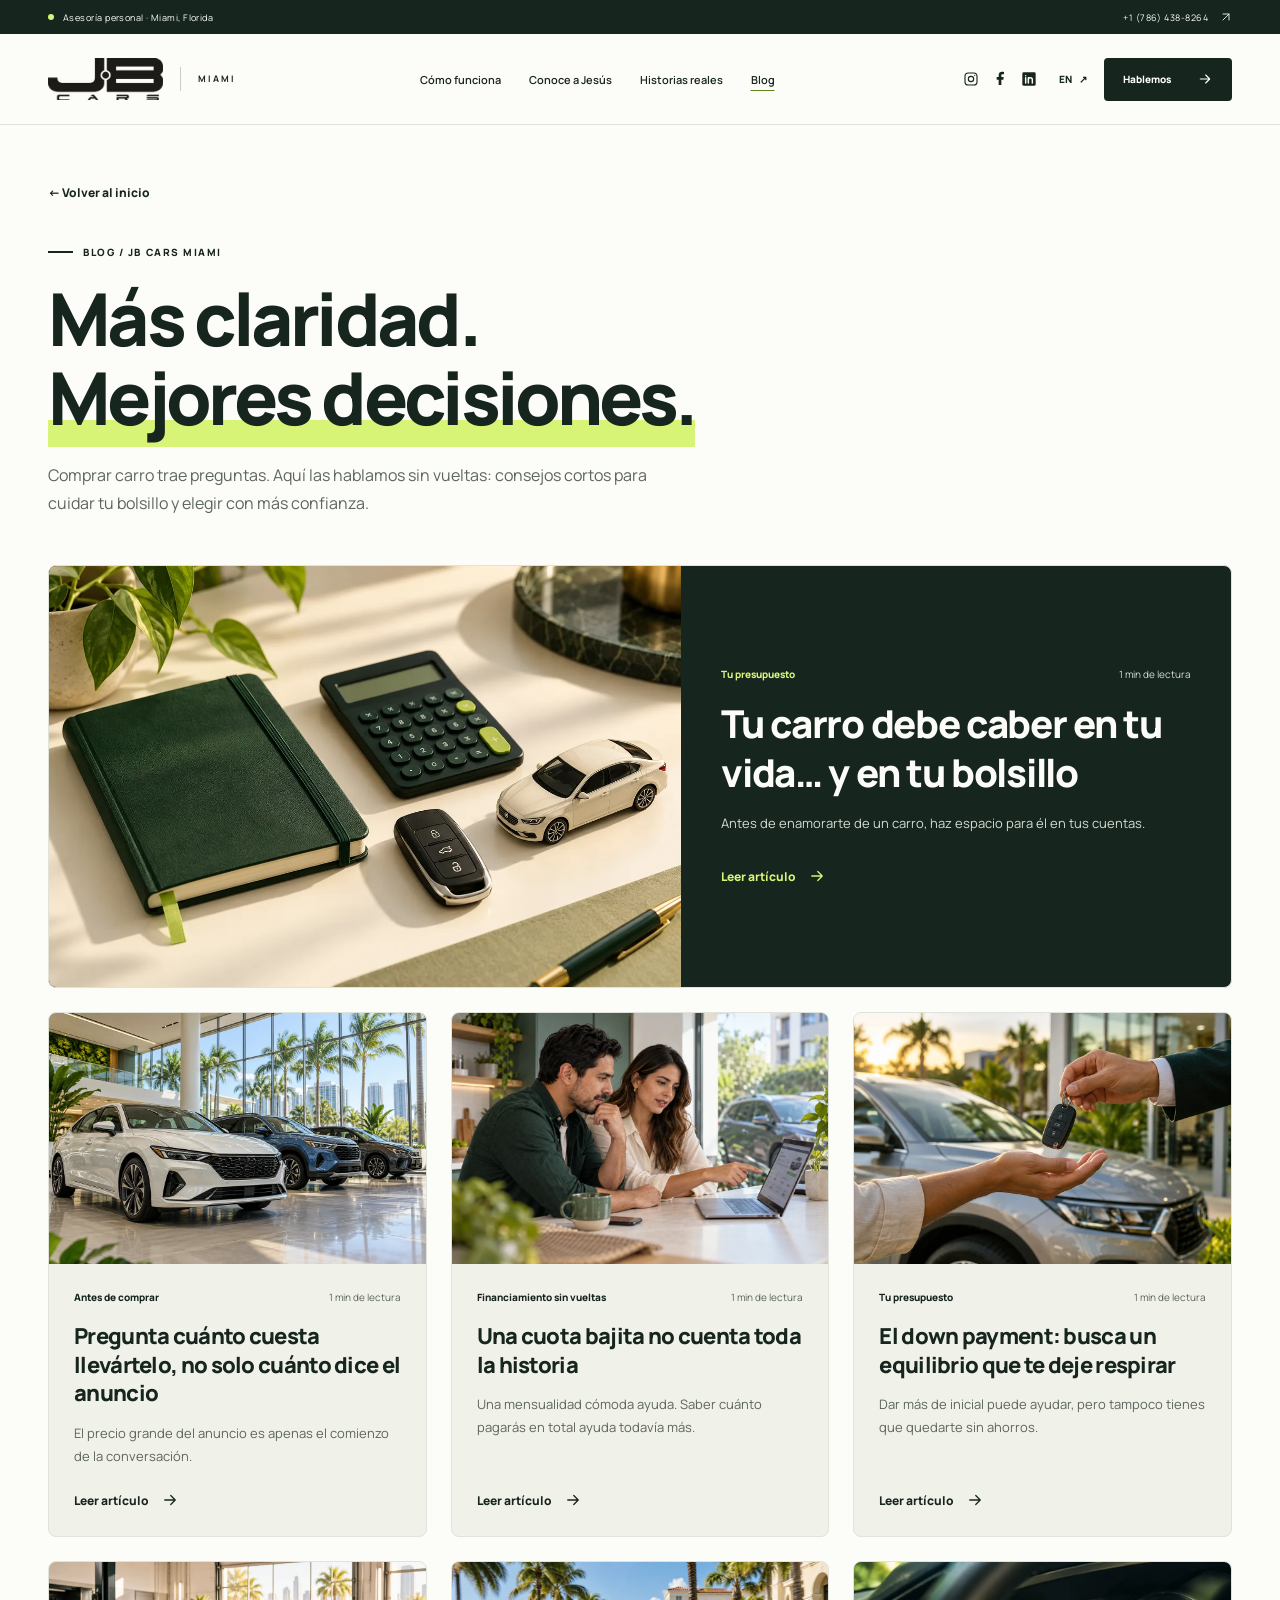
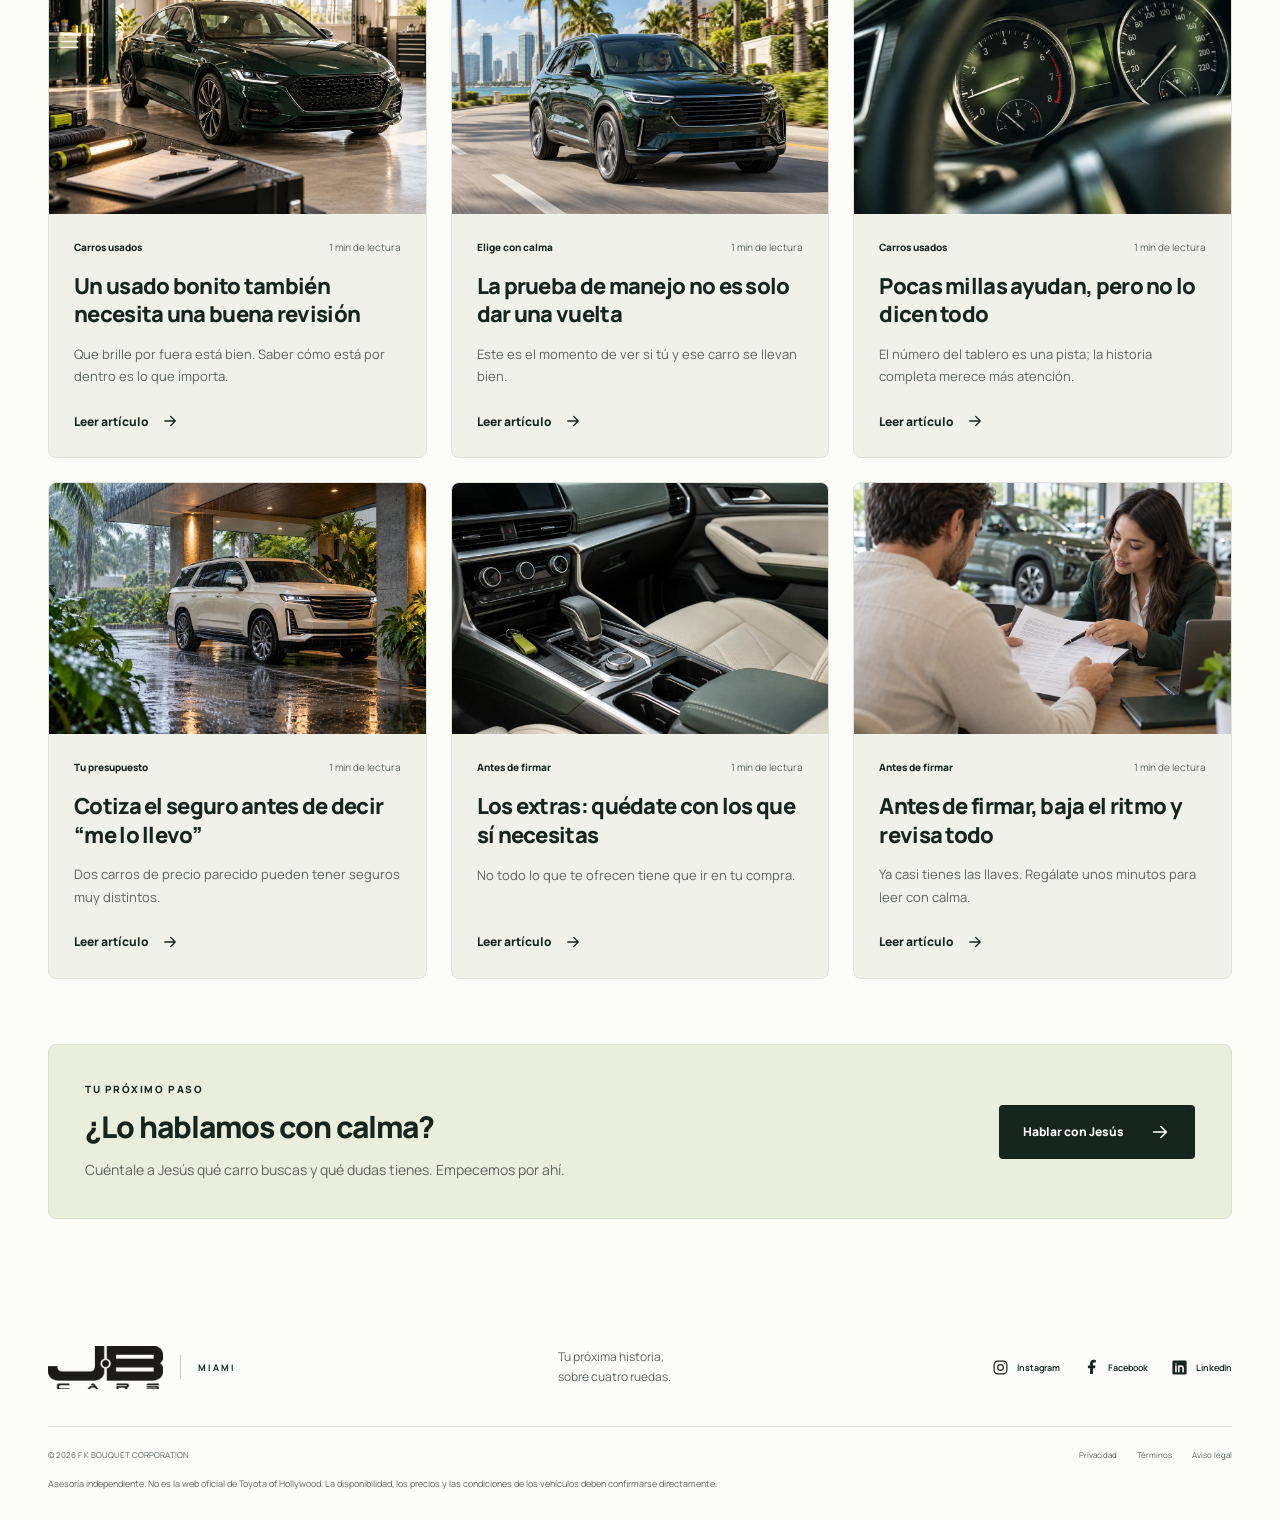
==== commit e535b261: "Variar portadas y mejorar metadatos SEO del blog" ====
--- a/docs/blog/index.html
+++ b/docs/blog/index.html
@@ -6,22 +6,22 @@
 <meta content="width=device-width, initial-scale=1" name="viewport"/>
 <meta content="#17251f" name="theme-color"/>
 <title>Blog: consejos para comprar carro | JB Cars Miami</title>
-<meta content="10 consejos cortos para comprar carro en Miami: presupuesto, financiamiento, carros usados y qué revisar antes de firmar. En español, sin vueltas." name="description"/>
+<meta content="Consejos cortos para comprar carro en Miami: presupuesto, financiamiento, carros usados y qué revisar antes de firmar. En español, sin vueltas." name="description"/>
 <link href="https://jbcarsadvisor-svg.github.io/jbcars-miami-web/blog/" rel="canonical"/>
 <meta content="website" property="og:type"/>
 <meta content="es_US" property="og:locale"/>
 
 <meta content="Blog: consejos para comprar carro" property="og:title"/>
-<meta content="10 consejos cortos para comprar carro en Miami: presupuesto, financiamiento, carros usados y qué revisar antes de firmar. En español, sin vueltas." property="og:description"/>
+<meta content="Consejos cortos para comprar carro en Miami: presupuesto, financiamiento, carros usados y qué revisar antes de firmar. En español, sin vueltas." property="og:description"/>
 <meta content="https://jbcarsadvisor-svg.github.io/jbcars-miami-web/blog/" property="og:url"/>
-<meta content="https://jbcarsadvisor-svg.github.io/jbcars-miami-web/assets/blog/presupuesto.webp" property="og:image"/>
+<meta content="https://jbcarsadvisor-svg.github.io/jbcars-miami-web/assets/blog/presupuesto.webp?v=20261009-2" property="og:image"/>
 <meta content="summary_large_image" name="twitter:card"/>
 <link href="../favicon.svg" rel="icon" type="image/svg+xml"/>
 <link as="font" crossorigin="" href="../assets/manrope-800.woff2" rel="preload" type="font/woff2"/>
 <link href="../styles.css?v=20261009-4" rel="stylesheet"/>
 
-<script type="application/ld+json">{"@context": "https://schema.org", "@graph": [{"@context": "https://schema.org", "@type": "Organization", "name": "JB Cars Miami", "legalName": "F K BOUQUET CORPORATION", "url": "https://jbcarsadvisor-svg.github.io/jbcars-miami-web/", "logo": "https://jbcarsadvisor-svg.github.io/jbcars-miami-web/assets/logo.png", "telephone": "+1-786-438-8264", "email": "jbcarsadvisor@gmail.com", "sameAs": ["https://www.instagram.com/jbcarsmiami/", "https://www.facebook.com/jbcarsmiami/", "https://www.jbcarsmiami.com/", "https://www.linkedin.com/in/jesus-bouquet-meinhardt-769883a0"], "@id": "https://jbcarsadvisor-svg.github.io/jbcars-miami-web/#organization"}, {"@type": "Person", "@id": "https://jbcarsadvisor-svg.github.io/jbcars-miami-web/#jesus", "name": "Jesús F. Bouquet Meinhardt", "worksFor": {"@id": "https://jbcarsadvisor-svg.github.io/jbcars-miami-web/#organization"}, "url": "https://jbcarsadvisor-svg.github.io/jbcars-miami-web/#jesus"}, {"@type": "WebSite", "@id": "https://jbcarsadvisor-svg.github.io/jbcars-miami-web/#website", "url": "https://jbcarsadvisor-svg.github.io/jbcars-miami-web/", "name": "JB Cars Miami", "publisher": {"@id": "https://jbcarsadvisor-svg.github.io/jbcars-miami-web/#organization"}, "inLanguage": ["es", "en"]}, {"@type": "Blog", "@id": "https://jbcarsadvisor-svg.github.io/jbcars-miami-web/blog/#blog", "url": "https://jbcarsadvisor-svg.github.io/jbcars-miami-web/blog/", "name": "Blog: consejos para comprar carro", "description": "10 consejos cortos para comprar carro en Miami: presupuesto, financiamiento, carros usados y qué revisar antes de firmar. En español, sin vueltas.", "inLanguage": "es", "publisher": {"@id": "https://jbcarsadvisor-svg.github.io/jbcars-miami-web/#organization"}, "isPartOf": {"@id": "https://jbcarsadvisor-svg.github.io/jbcars-miami-web/#website"}}]}</script>
-<link href="../blog.css?v=20261009-1" rel="stylesheet"/><script defer="" src="../blog.js?v=20261009-1"></script></head>
+<script type="application/ld+json">{"@context": "https://schema.org", "@graph": [{"@context": "https://schema.org", "@type": "Organization", "name": "JB Cars Miami", "legalName": "F K BOUQUET CORPORATION", "url": "https://jbcarsadvisor-svg.github.io/jbcars-miami-web/", "logo": "https://jbcarsadvisor-svg.github.io/jbcars-miami-web/assets/logo.png", "telephone": "+1-786-438-8264", "email": "jbcarsadvisor@gmail.com", "sameAs": ["https://www.instagram.com/jbcarsmiami/", "https://www.facebook.com/jbcarsmiami/", "https://www.jbcarsmiami.com/", "https://www.linkedin.com/in/jesus-bouquet-meinhardt-769883a0"], "@id": "https://jbcarsadvisor-svg.github.io/jbcars-miami-web/#organization"}, {"@type": "Person", "@id": "https://jbcarsadvisor-svg.github.io/jbcars-miami-web/#jesus", "name": "Jesús F. Bouquet Meinhardt", "worksFor": {"@id": "https://jbcarsadvisor-svg.github.io/jbcars-miami-web/#organization"}, "url": "https://jbcarsadvisor-svg.github.io/jbcars-miami-web/#jesus"}, {"@type": "WebSite", "@id": "https://jbcarsadvisor-svg.github.io/jbcars-miami-web/#website", "url": "https://jbcarsadvisor-svg.github.io/jbcars-miami-web/", "name": "JB Cars Miami", "publisher": {"@id": "https://jbcarsadvisor-svg.github.io/jbcars-miami-web/#organization"}, "inLanguage": ["es", "en"]}, {"@type": "Blog", "@id": "https://jbcarsadvisor-svg.github.io/jbcars-miami-web/blog/#blog", "url": "https://jbcarsadvisor-svg.github.io/jbcars-miami-web/blog/", "name": "Blog: consejos para comprar carro", "description": "Consejos cortos para comprar carro en Miami: presupuesto, financiamiento, carros usados y qué revisar antes de firmar. En español, sin vueltas.", "inLanguage": "es", "publisher": {"@id": "https://jbcarsadvisor-svg.github.io/jbcars-miami-web/#organization"}, "isPartOf": {"@id": "https://jbcarsadvisor-svg.github.io/jbcars-miami-web/#website"}, "blogPost": [{"@id": "https://jbcarsadvisor-svg.github.io/jbcars-miami-web/blog/presupuesto.html#blog"}, {"@id": "https://jbcarsadvisor-svg.github.io/jbcars-miami-web/blog/precio-final.html#blog"}, {"@id": "https://jbcarsadvisor-svg.github.io/jbcars-miami-web/blog/financiamiento.html#blog"}, {"@id": "https://jbcarsadvisor-svg.github.io/jbcars-miami-web/blog/down-payment.html#blog"}, {"@id": "https://jbcarsadvisor-svg.github.io/jbcars-miami-web/blog/carro-usado.html#blog"}, {"@id": "https://jbcarsadvisor-svg.github.io/jbcars-miami-web/blog/prueba-manejo.html#blog"}, {"@id": "https://jbcarsadvisor-svg.github.io/jbcars-miami-web/blog/millas.html#blog"}, {"@id": "https://jbcarsadvisor-svg.github.io/jbcars-miami-web/blog/seguro.html#blog"}, {"@id": "https://jbcarsadvisor-svg.github.io/jbcars-miami-web/blog/extras.html#blog"}, {"@id": "https://jbcarsadvisor-svg.github.io/jbcars-miami-web/blog/antes-firmar.html#blog"}]}]}</script>
+<meta content="Calculadora, libreta verde y un carro en miniatura sobre un escritorio claro" property="og:image:alt"/><meta content="JB Cars Miami" property="og:site_name"/><link href="../blog.css?v=20261009-1" rel="stylesheet"/><script defer="" src="../blog.js?v=20261009-1"></script></head>
 <body class="blog-page">
 <svg aria-hidden="true" class="icon-library" xmlns="http://www.w3.org/2000/svg"><symbol id="arrow" viewbox="0 0 24 24"><path d="M5 12h14M13 6l6 6-6 6"></path></symbol><symbol id="diagonal" viewbox="0 0 24 24"><path d="M6 18 18 6M6 6h12v12"></path></symbol><symbol id="check" viewbox="0 0 24 24"><path d="m5 12 4 4L19 6"></path></symbol><symbol id="phone" viewbox="0 0 24 24"><path d="m7 3-3 2c-2 7 8 17 15 15l2-3-5-4-2 2-5-5 2-2-4-5Z"></path></symbol><symbol id="chat" viewbox="0 0 24 24"><path d="M21 11a9 9 0 0 1-13 8l-5 2 2-5A9 9 0 1 1 21 11Z"></path><path d="M8 10h8M8 14h5"></path></symbol><symbol id="car" viewbox="0 0 24 24"><path d="m3 10 3-6h12l3 6v9h-3v-3H6v3H3v-9Zm0 0h18M6 13h2m8 0h2"></path></symbol><symbol id="pin" viewbox="0 0 24 24"><path d="M19 9c0 6-7 12-7 12S5 15 5 9a7 7 0 1 1 14 0Z"></path><circle cx="12" cy="9" r="2"></circle></symbol><symbol id="instagram" viewbox="0 0 24 24"><rect height="18" rx="5" width="18" x="3" y="3"></rect><circle cx="12" cy="12" r="4"></circle><circle cx="17.5" cy="6.5" fill="currentColor" r=".9" stroke="none"></circle></symbol><symbol id="facebook" viewbox="0 0 24 24"><path d="M14 21v-8h3l.5-4H14V7c0-1.2.4-2 2-2h2V1.4c-.8-.2-2-.4-3-.4-3 0-5 1.8-5 5v3H7v4h3v8Z" fill="currentColor" stroke="none"></path></symbol><symbol id="linkedin" viewbox="0 0 24 24"><rect fill="currentColor" height="20" rx="2" stroke="none" width="20" x="2" y="2"></rect><path d="M7 10v8m0-11v.1M11 18v-8m0 3c0-4 6-4 6 0v5" fill="none" stroke="var(--paper)" stroke-width="2.2"></path></symbol><symbol id="whatsapp" viewbox="0 0 24 24"><path d="M21 11.5a9 9 0 0 1-13 8L3 21l1.5-5A9 9 0 1 1 21 11.5Z"></path><path d="M8 7c0 5 4 8 8 8l1-2-3-1-1 1-3-3 1-1-1-2Z" fill="currentColor" stroke-width=".8"></path></symbol></svg>
 <a class="skip-link" data-i18n="skip" href="#main">Ir al contenido</a>
@@ -34,44 +34,44 @@
 </div>
 <nav aria-label="Navegación móvil" class="mobile-nav" hidden="" id="mobile-nav"><a data-i18n="navProcess" href="../#como-funciona">Cómo funciona</a><a data-i18n="navJesus" href="../#jesus">Conoce a Jesús</a><a data-i18n="navStories" href="../#historias">Historias reales</a><a aria-current="page" data-i18n="navBlog" href="./">Blog</a><a data-i18n="talk" href="../#contacto">Hablemos</a></nav>
 </header>
-<main id="main"><div class="container blog-container"><section class="blog-intro"><a class="text-link blog-back" href="../">← Volver al inicio</a><div class="eyebrow"><span class="small-line"></span>BLOG / JB CARS MIAMI</div><h1>Más claridad.<br/><span>Mejores decisiones.</span></h1><p>Comprar carro trae preguntas. Aquí las hablamos sin vueltas: consejos cortos para cuidar tu bolsillo y elegir con más confianza.</p><div class="blog-intro-note"><span class="live-dot"></span>10 consejos · En español · A tu ritmo</div></section><article class="blog-card blog-card-featured">
-<a aria-hidden="true" class="blog-card-image" href="presupuesto.html" tabindex="-1"><img alt="Calculadora, libreta verde y un carro en miniatura sobre un escritorio claro" fetchpriority="high" height="800" loading="eager" src="../assets/blog/presupuesto.webp" width="1200"/></a>
+<main id="main"><div class="container blog-container"><section class="blog-intro"><a class="text-link blog-back" href="../">← Volver al inicio</a><div class="eyebrow"><span class="small-line"></span>BLOG / JB CARS MIAMI</div><h1>Más claridad.<br/><span>Mejores decisiones.</span></h1><p>Comprar carro trae preguntas. Aquí las hablamos sin vueltas: consejos cortos para cuidar tu bolsillo y elegir con más confianza.</p></section><article class="blog-card blog-card-featured">
+<a aria-hidden="true" class="blog-card-image" href="presupuesto.html" tabindex="-1"><img alt="Calculadora, libreta verde y un carro en miniatura sobre un escritorio claro" fetchpriority="high" height="800" loading="eager" src="../assets/blog/presupuesto.webp?v=20261009-2" width="1200"/></a>
 <div class="blog-card-copy"><div class="blog-meta"><span>Tu presupuesto</span><span>1 min de lectura</span></div>
 <h2><a href="presupuesto.html">Tu carro debe caber en tu vida… y en tu bolsillo</a></h2><p>Antes de enamorarte de un carro, haz espacio para él en tus cuentas.</p>
 <a aria-label="Leer: Tu carro debe caber en tu vida… y en tu bolsillo" class="text-link blog-read" href="presupuesto.html">Leer artículo <svg aria-hidden="true" class="icon"><use href="#arrow"></use></svg></a></div></article><section aria-label="Consejos para comprar carro" class="blog-grid"><article class="blog-card">
-<a aria-hidden="true" class="blog-card-image" href="precio-final.html" tabindex="-1"><img alt="Carro en miniatura junto a una cotización y un lápiz verde lima" height="800" loading="lazy" src="../assets/blog/precio-final.webp" width="1200"/></a>
+<a aria-hidden="true" class="blog-card-image" href="precio-final.html" tabindex="-1"><img alt="Tres carros de diferentes tamaños en un showroom luminoso en Miami" height="800" loading="lazy" src="../assets/blog/precio-final.webp?v=20261009-2" width="1200"/></a>
 <div class="blog-card-copy"><div class="blog-meta"><span>Antes de comprar</span><span>1 min de lectura</span></div>
 <h2><a href="precio-final.html">Pregunta cuánto cuesta llevártelo, no solo cuánto dice el anuncio</a></h2><p>El precio grande del anuncio es apenas el comienzo de la conversación.</p>
 <a aria-label="Leer: Pregunta cuánto cuesta llevártelo, no solo cuánto dice el anuncio" class="text-link blog-read" href="precio-final.html">Leer artículo <svg aria-hidden="true" class="icon"><use href="#arrow"></use></svg></a></div></article><article class="blog-card">
-<a aria-hidden="true" class="blog-card-image" href="financiamiento.html" tabindex="-1"><img alt="Dos carpetas de documentos, una calculadora y una llave de carro" height="800" loading="lazy" src="../assets/blog/financiamiento.webp" width="1200"/></a>
+<a aria-hidden="true" class="blog-card-image" href="financiamiento.html" tabindex="-1"><img alt="Pareja comparando una oferta de financiamiento en una laptop en casa" height="800" loading="lazy" src="../assets/blog/financiamiento.webp?v=20261009-2" width="1200"/></a>
 <div class="blog-card-copy"><div class="blog-meta"><span>Financiamiento sin vueltas</span><span>1 min de lectura</span></div>
 <h2><a href="financiamiento.html">Una cuota bajita no cuenta toda la historia</a></h2><p>Una mensualidad cómoda ayuda. Saber cuánto pagarás en total ayuda todavía más.</p>
 <a aria-label="Leer: Una cuota bajita no cuenta toda la historia" class="text-link blog-read" href="financiamiento.html">Leer artículo <svg aria-hidden="true" class="icon"><use href="#arrow"></use></svg></a></div></article><article class="blog-card">
-<a aria-hidden="true" class="blog-card-image" href="down-payment.html" tabindex="-1"><img alt="Alcancía verde, monedas y un sedán en miniatura sobre una mesa clara" height="800" loading="lazy" src="../assets/blog/down-payment.webp" width="1200"/></a>
+<a aria-hidden="true" class="blog-card-image" href="down-payment.html" tabindex="-1"><img alt="Detalle de la entrega de una llave de carro al comprador" height="800" loading="lazy" src="../assets/blog/down-payment.webp?v=20261009-2" width="1200"/></a>
 <div class="blog-card-copy"><div class="blog-meta"><span>Tu presupuesto</span><span>1 min de lectura</span></div>
 <h2><a href="down-payment.html">El down payment: busca un equilibrio que te deje respirar</a></h2><p>Dar más de inicial puede ayudar, pero tampoco tienes que quedarte sin ahorros.</p>
 <a aria-label="Leer: El down payment: busca un equilibrio que te deje respirar" class="text-link blog-read" href="down-payment.html">Leer artículo <svg aria-hidden="true" class="icon"><use href="#arrow"></use></svg></a></div></article><article class="blog-card">
-<a aria-hidden="true" class="blog-card-image" href="carro-usado.html" tabindex="-1"><img alt="Sedán verde en un taller limpio preparado para una inspección" height="800" loading="lazy" src="../assets/blog/carro-usado.webp" width="1200"/></a>
+<a aria-hidden="true" class="blog-card-image" href="carro-usado.html" tabindex="-1"><img alt="Sedán verde en un taller limpio preparado para una inspección" height="800" loading="lazy" src="../assets/blog/carro-usado.webp?v=20261009-2" width="1200"/></a>
 <div class="blog-card-copy"><div class="blog-meta"><span>Carros usados</span><span>1 min de lectura</span></div>
 <h2><a href="carro-usado.html">Un usado bonito también necesita una buena revisión</a></h2><p>Que brille por fuera está bien. Saber cómo está por dentro es lo que importa.</p>
 <a aria-label="Leer: Un usado bonito también necesita una buena revisión" class="text-link blog-read" href="carro-usado.html">Leer artículo <svg aria-hidden="true" class="icon"><use href="#arrow"></use></svg></a></div></article><article class="blog-card">
-<a aria-hidden="true" class="blog-card-image" href="prueba-manejo.html" tabindex="-1"><img alt="Volante e interior de un carro con una calle de Miami al fondo" height="800" loading="lazy" src="../assets/blog/prueba-manejo.webp" width="1200"/></a>
+<a aria-hidden="true" class="blog-card-image" href="prueba-manejo.html" tabindex="-1"><img alt="Crossover verde circulando por una calle con palmeras en Miami" height="800" loading="lazy" src="../assets/blog/prueba-manejo.webp?v=20261009-2" width="1200"/></a>
 <div class="blog-card-copy"><div class="blog-meta"><span>Elige con calma</span><span>1 min de lectura</span></div>
 <h2><a href="prueba-manejo.html">La prueba de manejo no es solo dar una vuelta</a></h2><p>Este es el momento de ver si tú y ese carro se llevan bien.</p>
 <a aria-label="Leer: La prueba de manejo no es solo dar una vuelta" class="text-link blog-read" href="prueba-manejo.html">Leer artículo <svg aria-hidden="true" class="icon"><use href="#arrow"></use></svg></a></div></article><article class="blog-card">
-<a aria-hidden="true" class="blog-card-image" href="millas.html" tabindex="-1"><img alt="Detalle del tablero y volante de un carro con tapicería clara" height="800" loading="lazy" src="../assets/blog/millas.webp" width="1200"/></a>
+<a aria-hidden="true" class="blog-card-image" href="millas.html" tabindex="-1"><img alt="Primer plano del odómetro y los indicadores de un carro" height="800" loading="lazy" src="../assets/blog/millas.webp?v=20261009-2" width="1200"/></a>
 <div class="blog-card-copy"><div class="blog-meta"><span>Carros usados</span><span>1 min de lectura</span></div>
 <h2><a href="millas.html">Pocas millas ayudan, pero no lo dicen todo</a></h2><p>El número del tablero es una pista; la historia completa merece más atención.</p>
 <a aria-label="Leer: Pocas millas ayudan, pero no lo dicen todo" class="text-link blog-read" href="millas.html">Leer artículo <svg aria-hidden="true" class="icon"><use href="#arrow"></use></svg></a></div></article><article class="blog-card">
-<a aria-hidden="true" class="blog-card-image" href="seguro.html" tabindex="-1"><img alt="Arco protector verde lima sobre un carro en miniatura verde oscuro" height="800" loading="lazy" src="../assets/blog/seguro.webp" width="1200"/></a>
+<a aria-hidden="true" class="blog-card-image" href="seguro.html" tabindex="-1"><img alt="SUV resguardado bajo un techo durante una lluvia tropical" height="800" loading="lazy" src="../assets/blog/seguro.webp?v=20261009-2" width="1200"/></a>
 <div class="blog-card-copy"><div class="blog-meta"><span>Tu presupuesto</span><span>1 min de lectura</span></div>
 <h2><a href="seguro.html">Cotiza el seguro antes de decir “me lo llevo”</a></h2><p>Dos carros de precio parecido pueden tener seguros muy distintos.</p>
 <a aria-label="Leer: Cotiza el seguro antes de decir “me lo llevo”" class="text-link blog-read" href="seguro.html">Leer artículo <svg aria-hidden="true" class="icon"><use href="#arrow"></use></svg></a></div></article><article class="blog-card">
-<a aria-hidden="true" class="blog-card-image" href="extras.html" tabindex="-1"><img alt="Carro claro en miniatura junto a tres cajas de accesorios verdes" height="800" loading="lazy" src="../assets/blog/extras.webp" width="1200"/></a>
+<a aria-hidden="true" class="blog-card-image" href="extras.html" tabindex="-1"><img alt="Detalle de la consola central y los acabados de un carro" height="800" loading="lazy" src="../assets/blog/extras.webp?v=20261009-2" width="1200"/></a>
 <div class="blog-card-copy"><div class="blog-meta"><span>Antes de firmar</span><span>1 min de lectura</span></div>
 <h2><a href="extras.html">Los extras: quédate con los que sí necesitas</a></h2><p>No todo lo que te ofrecen tiene que ir en tu compra.</p>
 <a aria-label="Leer: Los extras: quédate con los que sí necesitas" class="text-link blog-read" href="extras.html">Leer artículo <svg aria-hidden="true" class="icon"><use href="#arrow"></use></svg></a></div></article><article class="blog-card">
-<a aria-hidden="true" class="blog-card-image" href="antes-firmar.html" tabindex="-1"><img alt="Pluma, contrato y llave de carro sobre un escritorio color crema" height="800" loading="lazy" src="../assets/blog/antes-firmar.webp" width="1200"/></a>
+<a aria-hidden="true" class="blog-card-image" href="antes-firmar.html" tabindex="-1"><img alt="Comprador revisando los documentos con un asesor en un concesionario" height="800" loading="lazy" src="../assets/blog/antes-firmar.webp?v=20261009-2" width="1200"/></a>
 <div class="blog-card-copy"><div class="blog-meta"><span>Antes de firmar</span><span>1 min de lectura</span></div>
 <h2><a href="antes-firmar.html">Antes de firmar, baja el ritmo y revisa todo</a></h2><p>Ya casi tienes las llaves. Regálate unos minutos para leer con calma.</p>
 <a aria-label="Leer: Antes de firmar, baja el ritmo y revisa todo" class="text-link blog-read" href="antes-firmar.html">Leer artículo <svg aria-hidden="true" class="icon"><use href="#arrow"></use></svg></a></div></article></section><aside class="blog-cta"><div><span class="eyebrow">TU PRÓXIMO PASO</span><h2>¿Lo hablamos con calma?</h2><p>Cuéntale a Jesús qué carro buscas y qué dudas tienes. Empecemos por ahí.</p></div><a class="button button-dark" href="../#contacto">Hablar con Jesús <svg aria-hidden="true" class="icon"><use href="#arrow"></use></svg></a></aside></div></main>
--- a/docs/blog.css
+++ b/docs/blog.css
@@ -1,3 +1,3 @@
-.blog-container{padding-block:45px 80px}.blog-intro{padding-block:0 48px;max-width:850px}.blog-back{font-size:12px;min-height:44px}.blog-intro>.eyebrow{margin-top:30px}.blog-intro h1{font-size:clamp(44px,5.7vw,76px);line-height:1.08;letter-spacing:-3.7px;margin-top:19px;font-weight:800}.blog-intro h1 span{background:linear-gradient(transparent 73%,var(--lime) 73%)}.blog-intro>p{font-size:16px;color:var(--muted);max-width:600px;margin-top:24px}.blog-intro-note{display:flex;align-items:center;gap:9px;margin-top:23px;font-size:11px;font-weight:700}.blog-intro-note .live-dot{background:#648618}.blog-grid{display:grid;grid-template-columns:repeat(3,minmax(0,1fr));gap:24px;margin-top:24px}.blog-card{background:var(--cream);border:1px solid var(--line);border-radius:8px;overflow:hidden;display:flex;flex-direction:column;min-width:0}.blog-card-image{display:block;overflow:hidden}.blog-card-image img{width:100%;aspect-ratio:3/2;object-fit:cover;transition:transform .3s}.blog-card-image:hover img{transform:scale(1.035)}.blog-card-copy{padding:25px;display:flex;flex-direction:column;flex:1}.blog-meta{display:flex;justify-content:space-between;flex-wrap:wrap;gap:8px 15px;font-size:10px;line-height:1.6;color:var(--muted)}.blog-meta>span:first-child{font-weight:800;color:var(--ink)}.blog-card h2{font-size:22px;line-height:1.3;letter-spacing:-.7px;margin-top:17px}.blog-card h2 a:hover{text-decoration:underline;text-underline-offset:4px}.blog-card-copy>p{font-size:13px;color:var(--muted);margin-top:14px}.blog-read{margin-top:auto;padding-top:22px;min-height:44px}.blog-card-featured{display:grid;grid-template-columns:1.15fr 1fr;background:var(--ink);color:var(--paper)}.blog-card-featured .blog-card-image img{height:100%;min-height:350px}.blog-card-featured .blog-card-copy{padding:40px;justify-content:center}.blog-card-featured h2{font-size:clamp(27px,3vw,40px);letter-spacing:-1.3px}.blog-card-featured .blog-meta,.blog-card-featured p{color:#d3dccf}.blog-card-featured .blog-meta>span:first-child,.blog-card-featured .blog-read{color:var(--lime)}.blog-card-featured .blog-read{margin-top:8px}.blog-cta{margin-top:65px;background:#e9efdc;border:1px solid #dbe3cd;border-radius:8px;padding:36px;display:flex;align-items:center;justify-content:space-between;gap:30px}.blog-cta h2{font-size:30px;letter-spacing:-1px;margin-top:13px}.blog-cta p{font-size:14px;color:var(--muted);max-width:560px;margin-top:14px}.blog-cta .button{flex-shrink:0}.blog-breadcrumb{display:flex;align-items:center;flex-wrap:wrap;gap:12px;font-size:11px;color:var(--muted);margin-bottom:35px}.blog-breadcrumb a{padding-block:10px;text-decoration:underline;text-underline-offset:4px}.blog-article{max-width:950px;margin-inline:auto}.blog-article-heading{max-width:780px;margin-inline:auto}.blog-article-heading h1{font-size:clamp(36px,4.6vw,59px);letter-spacing:-2.1px;line-height:1.15;margin-top:22px}.blog-lead{font-size:18px;line-height:1.7;color:var(--muted);margin-top:22px}.blog-byline{display:block;font-size:11px;color:var(--muted);margin-top:22px}.blog-cover{margin:35px 0}.blog-cover img{width:100%;height:auto;border-radius:8px}.blog-body{max-width:690px;margin-inline:auto}.blog-body>p{font-size:17px;line-height:1.9;margin-bottom:23px}.blog-tip{background:var(--cream);border-left:4px solid var(--lime);padding:25px;margin-block:32px}.blog-tip p{font-size:17px;font-weight:600;margin-top:12px}.blog-sources{font-size:11px;line-height:1.8;color:var(--muted);margin-bottom:23px}.blog-sources a{text-decoration:underline;text-underline-offset:3px}.blog-related{border-top:1px solid var(--line);padding-top:45px;margin-top:50px}.blog-related>h2{font-size:30px;margin-top:15px;letter-spacing:-1px}.blog-related .blog-grid{grid-template-columns:repeat(2,minmax(0,1fr))}.blog-page .desktop-nav a[aria-current=page]{text-decoration:underline;text-decoration-color:#648618;text-underline-offset:6px}
+.blog-container{padding-block:45px 80px}.blog-intro{padding-block:0 48px;max-width:850px}.blog-back{font-size:12px;min-height:44px}.blog-intro>.eyebrow{margin-top:30px}.blog-intro h1{font-size:clamp(44px,5.7vw,76px);line-height:1.08;letter-spacing:-3.7px;margin-top:19px;font-weight:800}.blog-intro h1 span{background:linear-gradient(transparent 73%,var(--lime) 73%)}.blog-intro>p{font-size:16px;color:var(--muted);max-width:600px;margin-top:24px}.blog-grid{display:grid;grid-template-columns:repeat(3,minmax(0,1fr));gap:24px;margin-top:24px}.blog-card{background:var(--cream);border:1px solid var(--line);border-radius:8px;overflow:hidden;display:flex;flex-direction:column;min-width:0}.blog-card-image{display:block;overflow:hidden}.blog-card-image img{width:100%;aspect-ratio:3/2;object-fit:cover;transition:transform .3s}.blog-card-image:hover img{transform:scale(1.035)}.blog-card-copy{padding:25px;display:flex;flex-direction:column;flex:1}.blog-meta{display:flex;justify-content:space-between;flex-wrap:wrap;gap:8px 15px;font-size:10px;line-height:1.6;color:var(--muted)}.blog-meta>span:first-child{font-weight:800;color:var(--ink)}.blog-card h2{font-size:22px;line-height:1.3;letter-spacing:-.7px;margin-top:17px}.blog-card h2 a:hover{text-decoration:underline;text-underline-offset:4px}.blog-card-copy>p{font-size:13px;color:var(--muted);margin-top:14px}.blog-read{margin-top:auto;padding-top:22px;min-height:44px}.blog-card-featured{display:grid;grid-template-columns:1.15fr 1fr;background:var(--ink);color:var(--paper)}.blog-card-featured .blog-card-image img{height:100%;min-height:350px}.blog-card-featured .blog-card-copy{padding:40px;justify-content:center}.blog-card-featured h2{font-size:clamp(27px,3vw,40px);letter-spacing:-1.3px}.blog-card-featured .blog-meta,.blog-card-featured p{color:#d3dccf}.blog-card-featured .blog-meta>span:first-child,.blog-card-featured .blog-read{color:var(--lime)}.blog-card-featured .blog-read{margin-top:8px}.blog-cta{margin-top:65px;background:#e9efdc;border:1px solid #dbe3cd;border-radius:8px;padding:36px;display:flex;align-items:center;justify-content:space-between;gap:30px}.blog-cta h2{font-size:30px;letter-spacing:-1px;margin-top:13px}.blog-cta p{font-size:14px;color:var(--muted);max-width:560px;margin-top:14px}.blog-cta .button{flex-shrink:0}.blog-breadcrumb{display:flex;align-items:center;flex-wrap:wrap;gap:12px;font-size:11px;color:var(--muted);margin-bottom:35px}.blog-breadcrumb a{padding-block:10px;text-decoration:underline;text-underline-offset:4px}.blog-article{max-width:950px;margin-inline:auto}.blog-article-heading{max-width:780px;margin-inline:auto}.blog-article-heading h1{font-size:clamp(36px,4.6vw,59px);letter-spacing:-2.1px;line-height:1.15;margin-top:22px}.blog-lead{font-size:18px;line-height:1.7;color:var(--muted);margin-top:22px}.blog-byline{display:block;font-size:11px;color:var(--muted);margin-top:22px}.blog-cover{margin:35px 0}.blog-cover img{width:100%;height:auto;border-radius:8px}.blog-body{max-width:690px;margin-inline:auto}.blog-body>p{font-size:17px;line-height:1.9;margin-bottom:23px}.blog-tip{background:var(--cream);border-left:4px solid var(--lime);padding:25px;margin-block:32px}.blog-tip p{font-size:17px;font-weight:600;margin-top:12px}.blog-sources{font-size:11px;line-height:1.8;color:var(--muted);margin-bottom:23px}.blog-sources a{text-decoration:underline;text-underline-offset:3px}.blog-related{border-top:1px solid var(--line);padding-top:45px;margin-top:50px}.blog-related>h2{font-size:30px;margin-top:15px;letter-spacing:-1px}.blog-related .blog-grid{grid-template-columns:repeat(2,minmax(0,1fr))}.blog-page .desktop-nav a[aria-current=page]{text-decoration:underline;text-decoration-color:#648618;text-underline-offset:6px}
 @media(max-width:1100px){.blog-grid{grid-template-columns:repeat(2,minmax(0,1fr))}.blog-card-featured .blog-card-copy{padding:28px}.blog-meta{font-size:10px}.blog-card h2{font-size:21px}.blog-card-featured h2{font-size:30px}}
-@media(max-width:760px){.blog-container{padding-block:25px 45px}.blog-intro{padding-bottom:30px}.blog-intro>.eyebrow{margin-top:17px}.blog-intro h1{font-size:clamp(40px,9vw,60px);letter-spacing:-2px}.blog-intro>p{font-size:14px}.blog-intro-note{font-size:10px}.blog-grid,.blog-related .blog-grid{grid-template-columns:1fr;gap:18px}.blog-card-featured{grid-template-columns:1fr}.blog-card-featured .blog-card-image img{min-height:0;height:auto;aspect-ratio:3/2}.blog-card-copy,.blog-card-featured .blog-card-copy{padding:24px}.blog-card-featured h2{font-size:29px}.blog-card h2{font-size:24px}.blog-card-copy>p{font-size:14px}.blog-cta{flex-direction:column;align-items:flex-start;padding:26px;margin-top:40px;gap:23px}.blog-cta h2{font-size:28px}.blog-article-heading h1{font-size:36px;letter-spacing:-1.4px}.blog-lead{font-size:16px}.blog-body>p,.blog-tip p{font-size:16px}.blog-cover{margin-block:28px}.blog-tip{padding:21px}.blog-breadcrumb{gap:9px;margin-bottom:25px}.blog-related{margin-top:35px;padding-top:30px}.blog-related>h2{font-size:28px}}
+@media(max-width:760px){.blog-container{padding-block:25px 45px}.blog-intro{padding-bottom:30px}.blog-intro>.eyebrow{margin-top:17px}.blog-intro h1{font-size:clamp(40px,9vw,60px);letter-spacing:-2px}.blog-intro>p{font-size:14px}.blog-grid,.blog-related .blog-grid{grid-template-columns:1fr;gap:18px}.blog-card-featured{grid-template-columns:1fr}.blog-card-featured .blog-card-image img{min-height:0;height:auto;aspect-ratio:3/2}.blog-card-copy,.blog-card-featured .blog-card-copy{padding:24px}.blog-card-featured h2{font-size:29px}.blog-card h2{font-size:24px}.blog-card-copy>p{font-size:14px}.blog-cta{flex-direction:column;align-items:flex-start;padding:26px;margin-top:40px;gap:23px}.blog-cta h2{font-size:28px}.blog-article-heading h1{font-size:36px;letter-spacing:-1.4px}.blog-lead{font-size:16px}.blog-body>p,.blog-tip p{font-size:16px}.blog-cover{margin-block:28px}.blog-tip{padding:21px}.blog-breadcrumb{gap:9px;margin-bottom:25px}.blog-related{margin-top:35px;padding-top:30px}.blog-related>h2{font-size:28px}}
